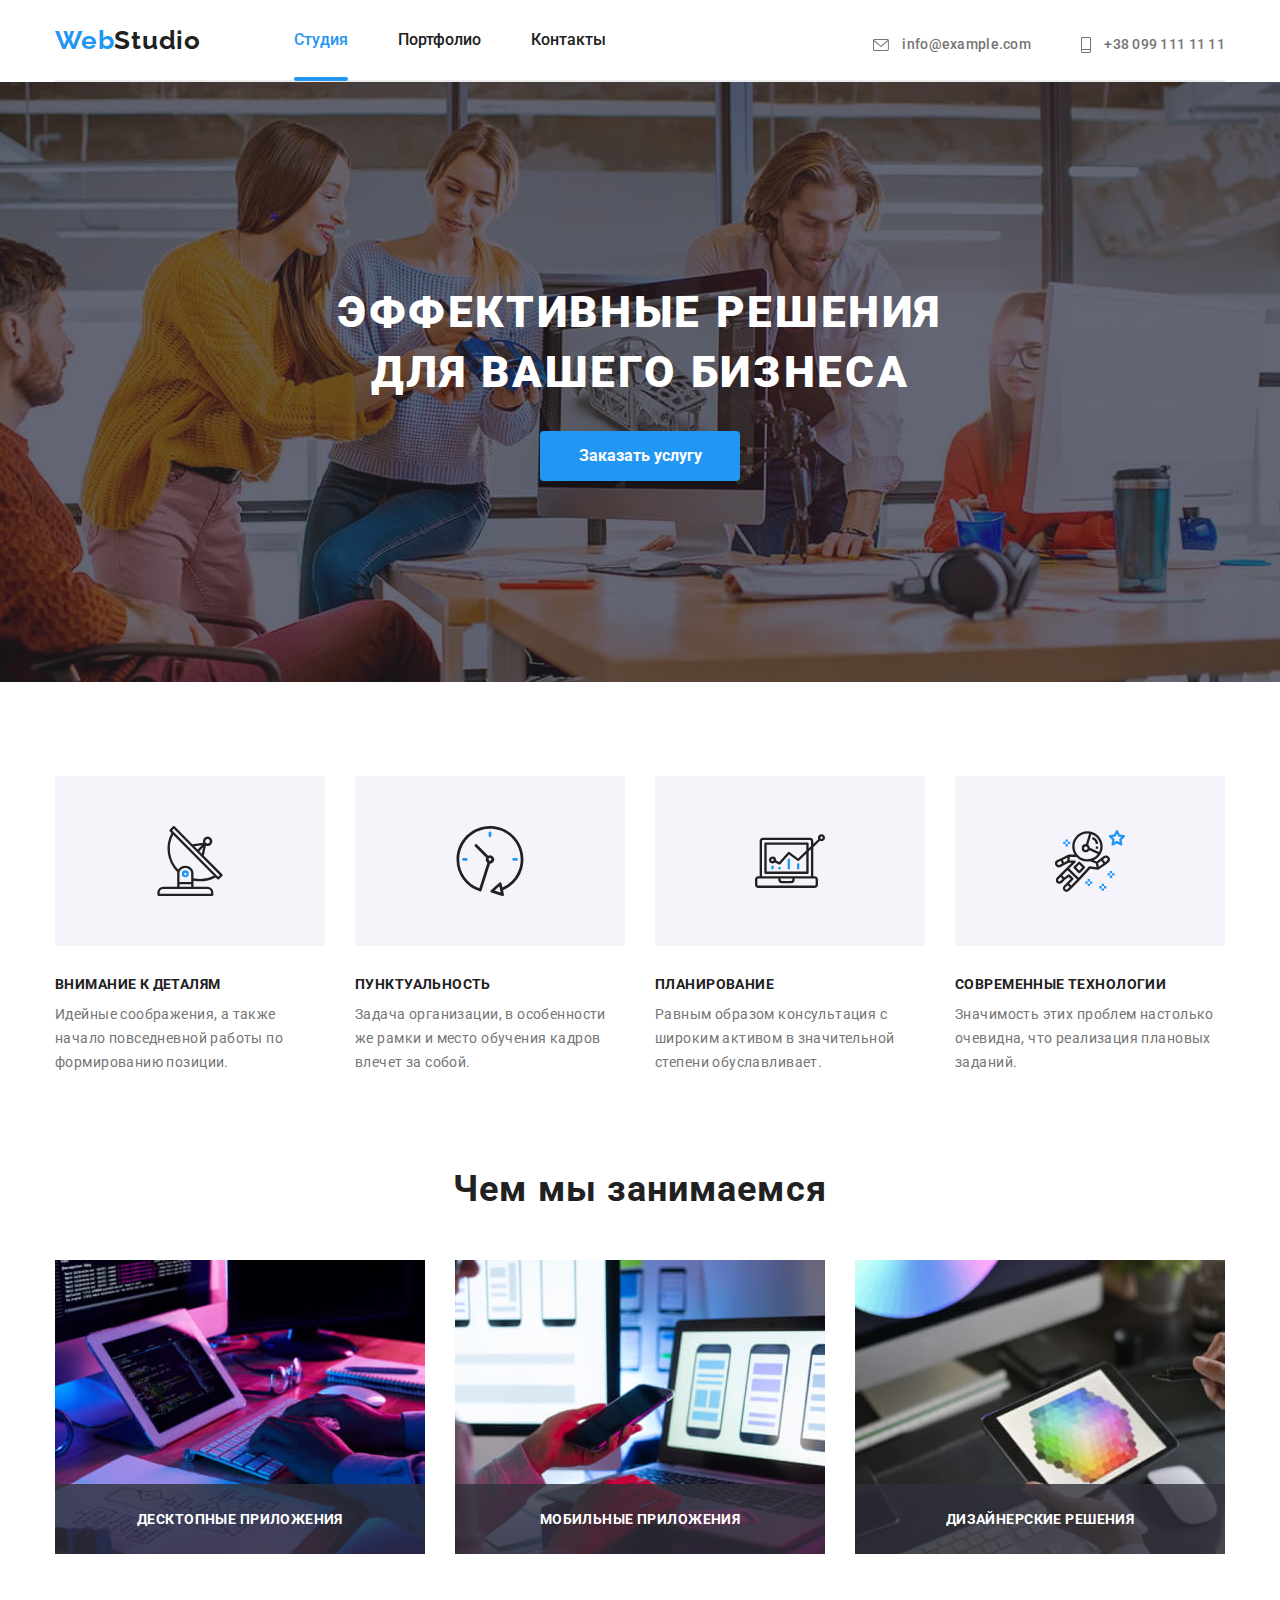
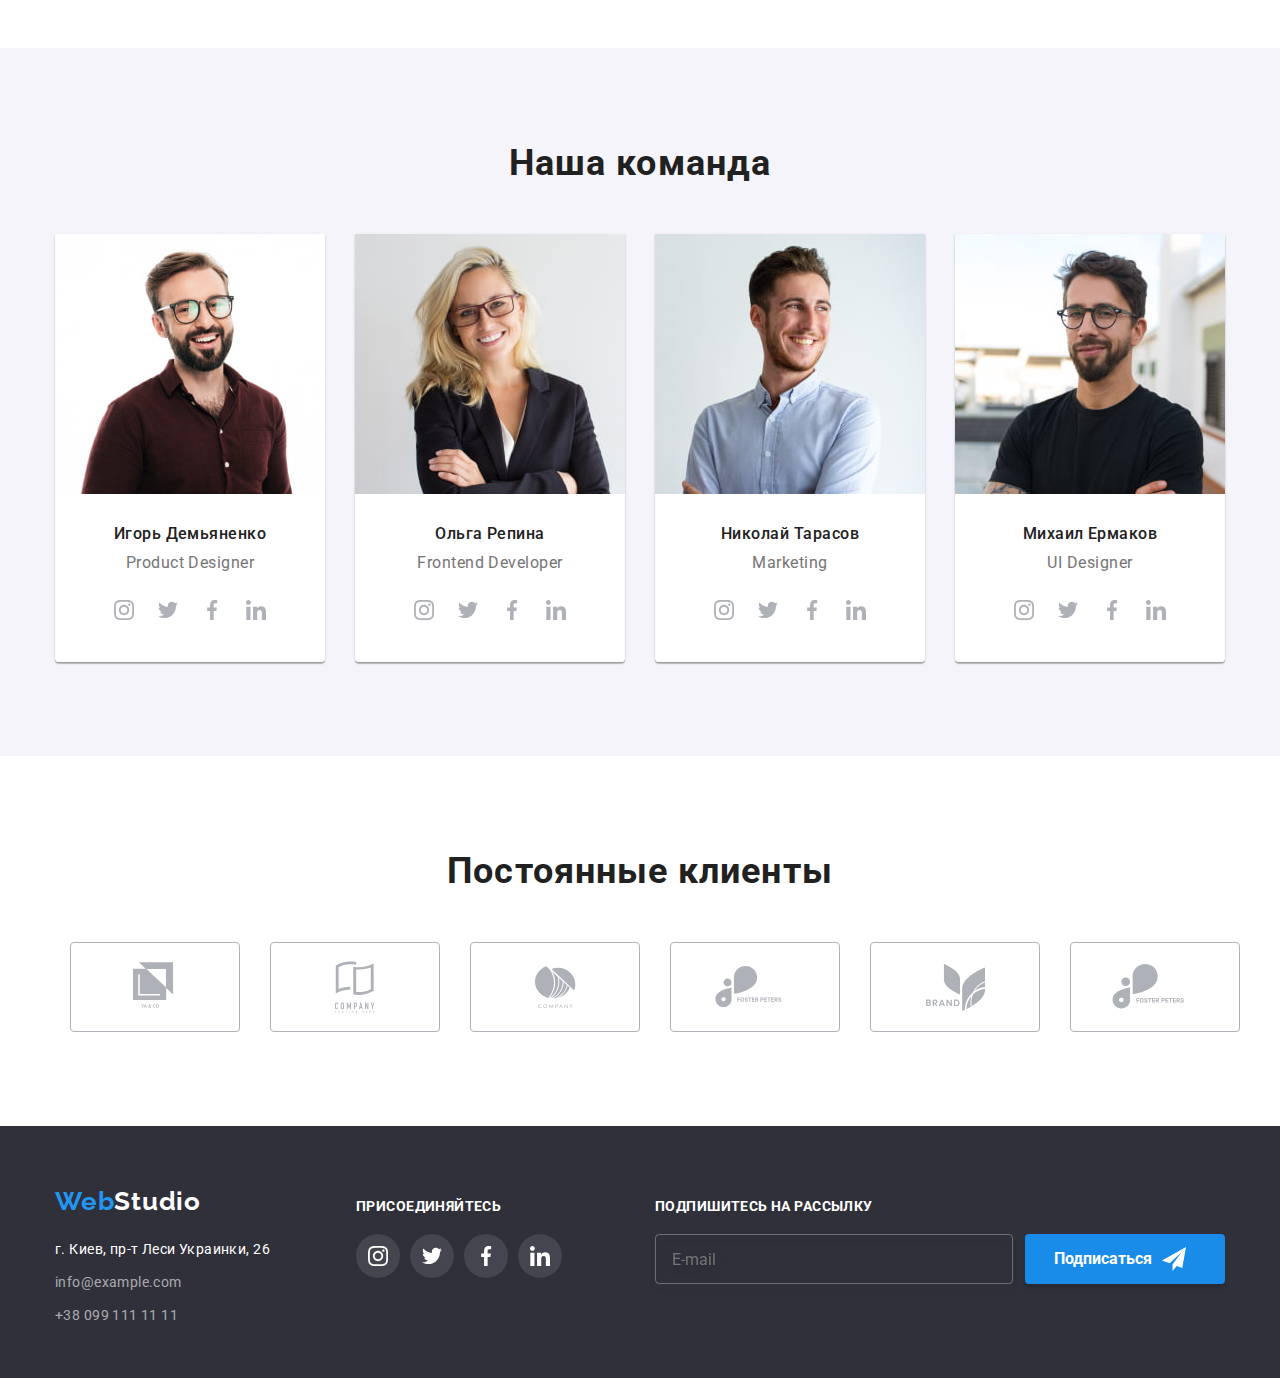
==== index.html @ bc4c1c08 "1" ====
<!DOCTYPE html>
<html lang="ru">
<head>
    <meta charset="UTF-8">
    <meta name="viewport" content="width=device-width, initial-scale=1.0">
    <title>WebStudio</title>
    <link href="https://fonts.googleapis.com/css2?family=Raleway:wght@600&display=swap" rel="stylesheet">
    <link href="https://fonts.googleapis.com/css2?family=Roboto:wght@400;700&display=swap" rel="stylesheet">
    <link rel="stylesheet" href="./css/styles.min.css">
    <link rel="stylesheet" href="./css/normalize.min.css">
</head>
<body>
    <div class="container">    
        <header class="flexbox">
            <nav class="nav flexbox">
                <a href="/" class="logo link">
                    <span class="logo-web">Web</span>Studio
                </a>
        
                <ul class="list"> 
                    <li class="item"> <a href="" class="link-nav link link-current">Студия</a></li>
                    <li class="item"> <a href="./portfolio.html" class="link-nav link">Портфолио</a></li>
                    <li class="item"> <a href="" class="link-nav link">Контакты</a></li>
                </ul>
            </nav>
        <ul class="list mail-tel">
            <li class="item">
                <a href="mailto:info@example.com" class="email link header">
                    <svg class="header-icon email" width="16px" height="12px">
                        <use href="./icons/symbol-defs.svg#icon-envelope"></use>
                    </svg>
                    info@example.com</a>
            </li>
            <li class="item">
                <a href="tel:+380991111111" class="link header">
                    <svg class="header-icon" width="10px" height="16px">
                        <use href="./icons/symbol-defs.svg#icon-smartphone"></use>
                    </svg>
                    +38 099 111 11 11</a>
            </li>
        </ul>
        </header>
        <hr>
    </div>
<main>
    <div class="container hero">
        <section class="hero">
            <h1 class="main-title">Эффективные решения <br> для вашего бизнеса</h1>
            <button type="button" data-modal-open>Заказать услугу</button>
        </section>
    </div>
    
    <section class="advantages">
            <div class="container">
                <ul class="list">
                    <li class="list advantages antenna">
                        <h3 class="main-title-3">Внимание к деталям</h3>
                        <p class="main-text-3">Идейные соображения, а также начало повседневной работы по формированию позиции.</p>
                    </li>
                    <li class="list advantages clock">
                        <h3 class="main-title-3">Пунктуальность</h3>
                        <p class="main-text-3">Задача организации, в особенности же рамки и место обучения кадров влечет за собой.</p>
                    </li>
                    <li class="list advantages diagram">
                        <h3 class="main-title-3">Планирование</h3>
                        <p class="main-text-3">Равным образом консультация с широким активом в значительной степени обуславливает.</p>
                    </li>
                    <li class="list advantages astronaut">
                        <h3 class="main-title-3">Современные технологии</h3>
                        <p class="main-text-3">Значимость этих проблем настолько очевидна, что реализация плановых заданий.</p>
                    </li>
                </ul>
            </div>
    </section>
    
<section class="services">
        <div class="container">
            <h2 class="main-title-2">Чем мы занимаемся</h2>
        <ul class="list services">
            <li class="foto-items">
                <div class="foto-thumb">
                    <img class="foto-services"
                src="./images/1.jpg" alt="Компьютер" width="370">
                <div class="name-foto">
                    <p class="foto-name">Десктопные приложения</p>
                </div>
                </div>                
            </li>
            <li class="foto-items">
                <div class="foto-thumb">
                    <img class="foto-services"
                    src="./images/2.jpg" alt="Смартфон" width="370">
                <div class="name-foto">
                    <p class="foto-name">Мобильные приложения</p>
                </div>
                </div>                
            </li>
            <li class="foto-items">
                <div class="foto-thumb">
                    <img class="foto-services"
                src="./images/3.jpg" alt="Спектор цветов на планшете" width="370">
                <div class="name-foto">
                    <p class="foto-name">Дизайнерские решения</p>
                </div>
                </div>                
            </li>            
        </ul>
        </div>
</section>
    
<section class="team">
        <div class="container">
            <h2 class="main-title-2">Наша команда</h2>
        <ul class="list">
            <li class="list-team">
                <img class="foto-team" src="./images/igor.jpg" alt="Игорь" width="270">
                <div class="team-text">
                    <p class="text-name">Игорь Демьяненко</p>
                    <p class="text-profession">Product Designer</p>
                    <ul class="social-nav-team">
                        <li class="social-item-team">
                            <a href="" class="social-link-team">
                                <svg class="social-icon-team" width="20px" height="20px">
                                    <use href="./icons/symbol-defs.svg#icon-instagram"></use>
                                </svg>
                            </a>             
                        </li>
                        <li class="social-link-team">
                            <a href="" class="social-link-team">
                                <svg class="social-icon-team" width="20px" height="20px">
                                    <use href="./icons/symbol-defs.svg#icon-twitter"></use>
                                </svg>
                            </a>             
                        </li>
                        <li class="social-link-team">
                            <a href="" class="social-link-team">
                                <svg class="social-icon-team" width="20px" height="20px">
                                    <use href="./icons/symbol-defs.svg#icon-facebook"></use>
                                </svg>
                            </a>             
                        </li>
                        <li class="social-link-team">
                            <a href="" class="social-link-team">
                                <svg class="social-icon-team" width="20px" height="20px">
                                    <use href="./icons/symbol-defs.svg#icon-linkedin"></use>
                                </svg>
                            </a>             
                        </li>
                    </ul>                
                </div>                
            </li>
            <li class="list-team">
                 <img class="foto-team" src="./images/olga.jpg" alt="Ольга" width="270">
                <div class="team-text">
                    <p class="text-name">Ольга Репина</p>
                    <p class="text-profession">Frontend Developer</p>
                    <ul class="social-nav-team">
                        <li class="social-item-team">
                            <a href="" class="social-link-team">
                                <svg class="social-icon-team" width="20px" height="20px">
                                    <use href="./icons/symbol-defs.svg#icon-instagram"></use>
                                </svg>
                            </a>             
                        </li>
                        <li class="social-link-team">
                            <a href="" class="social-link-team">
                                <svg class="social-icon-team" width="20px" height="20px">
                                    <use href="./icons/symbol-defs.svg#icon-twitter"></use>
                                </svg>
                            </a>             
                        </li>
                        <li class="social-link-team">
                            <a href="" class="social-link-team">
                                <svg class="social-icon-team" width="20px" height="20px">
                                    <use href="./icons/symbol-defs.svg#icon-facebook"></use>
                                </svg>
                            </a>             
                        </li>
                        <li class="social-link-team">
                            <a href="" class="social-link-team">
                                <svg class="social-icon-team" width="20px" height="20px">
                                    <use href="./icons/symbol-defs.svg#icon-linkedin"></use>
                                </svg>
                            </a>             
                        </li>
                    </ul>                        
                </div> 
            </li>
            <li class="list-team">
                <img class="foto-team" src="./images/nik.jpg" alt="Николай" width="270">
                <div class="team-text">
                    <p class="text-name">Николай Тарасов</p>
                    <p class="text-profession">Marketing</p>
                    <ul class="social-nav-team">
                        <li class="social-item-team">
                            <a href="" class="social-link-team">
                                <svg class="social-icon-team" width="20px" height="20px">
                                    <use href="./icons/symbol-defs.svg#icon-instagram"></use>
                                </svg>
                            </a>             
                        </li>
                        <li class="social-link-team">
                            <a href="" class="social-link-team">
                                <svg class="social-icon-team" width="20px" height="20px">
                                    <use href="./icons/symbol-defs.svg#icon-twitter"></use>
                                </svg>
                            </a>             
                        </li>
                        <li class="social-link-team">
                            <a href="" class="social-link-team">
                                <svg class="social-icon-team" width="20px" height="20px">
                                    <use href="./icons/symbol-defs.svg#icon-facebook"></use>
                                </svg>
                            </a>             
                        </li>
                        <li class="social-link-team">
                            <a href="" class="social-link-team">
                                <svg class="social-icon-team" width="20px" height="20px">
                                    <use href="./icons/symbol-defs.svg#icon-linkedin"></use>
                                </svg>
                            </a>             
                        </li>
                    </ul>                       
                </div>
            </li>
            <li class="list-team">
                <img class="foto-team" src="./images/mihail.jpg" alt="Михаил" width="270">
                <div class="team-text">
                    <p class="text-name">Михаил Ермаков</p>
                    <p class="text-profession">UI Designer</p>
                    <ul class="social-nav-team">
                        <li class="social-item-team">
                            <a href="" class="social-link-team">
                                <svg class="social-icon-team" width="20px" height="20px">
                                    <use href="./icons/symbol-defs.svg#icon-instagram"></use>
                                </svg>
                            </a>             
                        </li>
                        <li class="social-link-team">
                            <a href="" class="social-link-team">
                                <svg class="social-icon-team" width="20px" height="20px">
                                    <use href="./icons/symbol-defs.svg#icon-twitter"></use>
                                </svg>
                            </a>             
                        </li>
                        <li class="social-link-team">
                            <a href="" class="social-link-team">
                                <svg class="social-icon-team" width="20px" height="20px">
                                    <use href="./icons/symbol-defs.svg#icon-facebook"></use>
                                </svg>
                            </a>             
                        </li>
                        <li class="social-link-team">
                            <a href="" class="social-link-team">
                                <svg class="social-icon-team" width="20px" height="20px">
                                    <use href="./icons/symbol-defs.svg#icon-linkedin"></use>
                                </svg>
                            </a>             
                        </li>
                    </ul>                           
                </div>         
            </li>
        </ul>
        </div>
</section>

<section class="clients">
    <div class="container">
        <h2 class="clients-title">Постоянные клиенты</h2>
        <ul class="list-clients">
            <li class="clients-box">
                <a href="" class="logo-clients">
                    <svg class="clients-logo" width="44.27px" height="49.23px">
                        <use href="./icons/symbol-defs.svg#icon-logo-1"></use>
                    </svg>
                </a>
            </li>
            <li class="clients-box">
                <a href="" class="logo-clients">
                    <svg class="clients-logo" width="40px" height="52px">
                        <use href="./icons/symbol-defs.svg#icon-logo-2"></use>
                    </svg>
                </a>
            </li>
            <li class="clients-box">
                <a href="" class="logo-clients">
                    <svg class="clients-logo" width="41px" height="42.6px">
                        <use href="./icons/symbol-defs.svg#icon-logo-3"></use>
                    </svg>
                </a>
            </li>
            <li class="clients-box">
                <a href="" class="logo-clients">
                    <svg class="clients-logo" width="79.66px" height="42.02px">
                        <use href="./icons/symbol-defs.svg#icon-logo-4"></use>
                    </svg>
                </a>
            </li>
            <li class="clients-box">
                <a href="" class="logo-clients">
                    <svg class="clients-logo" width="59px" height="47px">
                        <use href="./icons/symbol-defs.svg#icon-logo-5"></use>
                    </svg>
                </a>
            </li>
            <li class="clients-box">
                <a href="" class="logo-clients">
                    <svg class="clients-logo" width="88.48px" height="45.44px">
                        <use href="./icons/symbol-defs.svg#icon-logo-4"></use>
                    </svg>
                </a>
            </li>
        </ul>

    </div>
</section>
    
</main>
<footer class="page-footer">
    <div class="container footer-page">
        <div class="footer-address">
            <a href="/" class="logo link footer">
                <span class="logo-web">Web</span><span class="logo-footer">Studio</span>
            </a>
            <address class="post">
                г. Киев, пр-т Леси Украинки, 26
            </address>
        
            <address class="mail-tel footer">
                <a href="mailto:info@example.com" class="email link footer">info@example.com</a><br>
                <a href="tel:+380991111111" class="link footer">+38 099 111 11 11</a>
            </address>
        </div>
    
    <div class="social-footer">
        <h3 class="social-title">присоединяйтесь</h3>
        <ul class="social-nav-footer">
            <li class="social-item">
                <a href="" class="social-link">
                    <svg class="footer-icon" width="20px" height="20px">
                        <use href="./icons/symbol-defs.svg#icon-instagram"></use>
                    </svg>
                </a>             
            </li>
            <li class="social-item">
                <a href="" class="social-link">
                    <svg class="footer-icon" width="20px" height="20px">
                        <use href="./icons/symbol-defs.svg#icon-twitter"></use>
                    </svg>
                </a>             
            </li>
            <li class="social-item">
                <a href="" class="social-link">
                    <svg class="footer-icon" width="20px" height="20px">
                        <use href="./icons/symbol-defs.svg#icon-facebook"></use>
                    </svg>
                </a>             
            </li>
            <li class="social-item">
                <a href="" class="social-link">
                    <svg class="footer-icon" width="20px" height="20px">
                        <use href="./icons/symbol-defs.svg#icon-linkedin"></use>
                    </svg>
                </a>             
            </li>
        </ul>
    </div>
    <div class="form-email">
        <h3 class="title-form-email">Подпишитесь на рассылку</h3>
        <div class="email-form">
        <input type="email" name="user-name" id="email-footer" class="form-field-email" placeholder="E-mail" />
        <button type="submit" class="email-button">Подписаться
            <svg class="icon-send" width="24px" height="24px">
                <use href="./icons/symbol-defs.svg#icon-icon-send"></use>
            </svg>
        </button>
        </div>
    </div>
</div>
</footer>
<div class="backdrop is-hidden" data-modal>
    <div class="modal">
        <button class="button-close" data-modal-close>
            <svg class="close-icon">
                <use href="./icons/symbol-defs.svg#icon-Vector"></use>
            </svg> 
        </button>
        <h3 class="form-title">Оставьте свои данные, мы вам перезвоним</h3>
        <form action="/server/" id="contact-form" class="form-contact">
            <div class="form-field">
            <label for="name" class="form-label">Имя</label>            
            <input type="text" name="user-name" id="name" class="form-field-input" />
            <svg class="form-icon" width="12px" height="12px">
                <use href="./icons/symbol-defs.svg#icon-name"></use>
            </svg>               
            </div>
            <div class="form-field">
                <label for="tel" class="form-label">Телефон</label>            
                <input type="tel" name="user-tel" id="tel" class="form-field-input" />
                <svg class="form-icon" width="13px" height="13px">
                    <use href="./icons/symbol-defs.svg#icon-phone"></use>
                </svg>               
            </div>
            <div class="form-field">
                <label for="email" class="form-label">Почта</label>            
                <input type="email" name="user-name" id="email" class="form-field-input" />
                <svg class="form-icon" width="15px" height="12px">
                    <use href="./icons/symbol-defs.svg#icon-email"></use>
                </svg>               
            </div>
            <div class="form-field">
                <label for="user-message" class="form-label">Комментарий
                    <textarea name="user-message" class="form-field-input text-comments" id="user-message" placeholder="Введите текст" rows="6"></textarea>
                </label>               
            </div>
            <label for="checkbox" class="checkbox-label">
                <input type="checkbox" name="checkbox-message" class="checkbox visually-hidden" id="checkbox">
                <span class="box-chexbox"></span><span class="text-chexbox">Соглашаюсь с рассылкой и принимаю <a href="" class="text-chexbox-link">Условия договора</a></span>
            </label>
            <button class="button button-submit">Отправить</button>           
            
        </form>     
    </div>
    
</div>
<script src="./js/modal.js"></script>
</body>
</html>
---- css/styles.min.css ----
html{box-sizing:border-box}*,*::before,*::after{box-sizing:inherit}body{margin:0px;font-family:'Roboto', sans-serif;font-style:normal;color:#212121;font-weight:500}li{list-style-type:none}button{font-weight:bold;font-size:16px;line-height:30px;text-decoration:none;text-align:center;color:#fff;background-color:#2196F3;border-radius:4px;border:none;box-shadow:0px 4px 4px rgba(0,0,0,0.15);padding:10px 32px;min-width:200px;height:50px}a{text-decoration:none;color:#212121}.container{width:1200px;padding-right:15px;padding-left:15px;margin-right:auto;margin-left:auto}.flexbox{display:flex;align-items:center;height:80px}hr{border:1px solid #ECECEC;margin-top:0;margin-bottom:0}.nav.flexbox{display:flex}.list{display:flex;padding:0;margin:0}.logo{font-family:'Raleway', sans-serif;margin-right:93px}.logo.link{font-style:normal;font-weight:bold;font-size:26px;line-height:31px;letter-spacing:0.03em}.logo-web{color:#2196F3;font-style:normal;font-weight:bold;font-size:26px;line-height:31px;letter-spacing:0.03em}.logo-footer{color:#fff}.logo.link.footer{display:block;margin-right:0px}.list.mail-tel{margin-left:auto}.list .item:not(:last-child){margin-right:50px}.list .filter{align-items:center}.list .portfolio{flex-wrap:wrap}.link-nav:hover,.link-nav:focus,.link-nav:active{color:#2196F3}.link-nav:hover::after,.link-nav:focus::after,.link-nav:active::after{opacity:1}.link-current.link.link-nav::after{opacity:1;color:#2196F3;text-decoration:none;display:inline-block}.link-current.link.link-nav{color:#2196F3;text-decoration:none;display:inline-block}.link-nav::after{content:"";position:absolute;left:0;bottom:0;opacity:0;display:block;width:100%;height:4px;background-color:#2196F3;border-radius:2px;transition:250ms cubic-bezier(0.4, 0, 0.2, 1)}.link-nav.link,.link.header{position:relative;display:block;padding-top:32px;padding-bottom:32px;transition:color 250ms cubic-bezier(0.4, 0, 0.2, 1)}.link.header{font-family:Roboto;font-style:normal;font-weight:500;font-size:14px;line-height:16px;letter-spacing:0.02em;color:#757575;transition:color 250ms cubic-bezier(0.4, 0, 0.2, 1)}.link.header:hover,.link.header:focus{color:#2196F3;fill:#2196F3}.header-icon{fill:currentColor;vertical-align:middle;margin-right:10px;transition:color 250ms cubic-bezier(0.4, 0, 0.2, 1)}.header-icon:hover,.header-icon:focus{fill:#2196F3}.header-icon.email{width:16px;height:12px}.button-submit{display:block;position:absolute;top:491px;left:calc((100% - 200px) / 2);width:200px;height:50px;font-family:Roboto;font-style:normal;font-weight:bold;font-size:16px;line-height:30px}.email-button{display:flex;align-items:center;margin:0;padding-right:28px;padding-left:29px;font-style:normal;font-weight:bold;font-size:16px;line-height:30px;width:200px;height:50px;background:#188CE8;color:#fff;box-shadow:0px 4px 4px rgba(0,0,0,0.15);border-radius:4px}.button-close{position:absolute;display:flex;justify-content:center;align-items:center;top:8px;right:8px;height:30px;min-width:30px;border-radius:50%;background:#fff;border:1px solid rgba(0,0,0,0.1);padding:10px;box-shadow:none}.close-icon{fill:#212121;width:11px;height:11px}.main-title{margin-top:0;margin-bottom:30;font-weight:900;font-size:44px;line-height:60px;letter-spacing:0.06em;text-transform:uppercase;color:#fff}.container.hero{text-align:center;width:100%;height:600px;margin-bottom:94px;padding-top:200px;padding-bottom:200px;background-image:linear-gradient(rgba(47,48,58,0.4), rgba(47,48,58,0.4)),url(../images/banner.jpg);background-position:center;background-size:cover;background-repeat:no-repeat;background-color:#2F303A}.social-nav-team{display:flex;justify-content:center;padding-left:0;margin-top:16px}.social-icon-team{display:flex;justify-content:center;align-items:center}.social-icon-team:not(:last-child){margin-right:10px}.social-link-team{display:flex;border-radius:50%;width:44px;height:44px;justify-content:center;align-items:center;transition:background-color 250ms cubic-bezier(0.4, 0, 0.2, 1)}.social-link-team:hover .social-icon-team,.social-link-team:focus .social-icon-team{fill:#fff}.social-link-team:hover,.social-link-team:focus{background:#2196F3}.social-icon-team{fill:#AFB1B8}.social-item{display:flex;justify-content:center;align-items:center}.social-item:not(:last-child){margin-right:10px}.social-link{display:flex;border-radius:50%;width:44px;height:44px;justify-content:center;align-items:center;background:rgba(255,255,255,0.1);transition:background-color 250ms cubic-bezier(0.4, 0, 0.2, 1)}.social-link:hover{background:#2196F3}.footer-icon{fill:#fff}.list.advantages{display:inline-block;width:270px;margin-bottom:94px}.list.advantages:not(:last-child){margin-right:30px}.list.advantages::before{content:"";width:100%;height:170px;background-color:#F5F4FA;border-radius:4px;background-repeat:no-repeat;background-position:center;display:block;margin-bottom:30px;background-size:70px}.list.advantages.antenna::before{background-image:url(../icons/antenna.svg)}.list.advantages.clock::before{background-image:url(../icons/clock.svg)}.list.advantages.diagram::before{background-image:url(../icons/diagram.svg)}.list.advantages.astronaut::before{background-image:url(../icons/astronaut.svg)}.main-title-3{font-weight:bold;font-size:14px;line-height:16px;letter-spacing:0.03em;text-transform:uppercase;margin-top:0;margin-block-end:10px}.main-text-3{font-weight:normal;font-size:14px;line-height:24px;letter-spacing:0.03em;color:#757575;margin-top:0;margin-bottom:0}.services{margin-bottom:94px}.foto-services{display:block}.foto-items:not(:last-child){margin-right:30px}.foto-thumb{position:relative;overflow:hidden}.name-foto{position:absolute;bottom:0;width:100%;height:70px;background:rgba(47,48,58,0.8)}.foto-name{font-style:normal;font-weight:bold;font-size:14px;line-height:16px;text-align:center;letter-spacing:0.03em;text-transform:uppercase;color:#fff;margin:0;padding-top:27px;padding-bottom:27px}.main-title-2{font-weight:bold;font-size:36px;line-height:42px;text-align:center;letter-spacing:0.03em;margin-top:0;margin-bottom:50px}.team{background-color:#F5F4FA;padding-top:94px;padding-bottom:94px}.list-team{display:inline-block;border-bottom-right-radius:4px;border-bottom-left-radius:4px;box-shadow:0px 1px 3px rgba(0,0,0,0.12),0px 1px 1px rgba(0,0,0,0.14),0px 2px 1px rgba(0,0,0,0.2)}.list-team:not(:last-child){margin-right:30px}.foto-team{display:block}.text-name{font-weight:500;font-size:16px;line-height:19px;text-align:center;letter-spacing:0.03em;margin-top:0;margin-bottom:10px}.team-text{height:168px;padding-top:30px;padding-bottom:30px;background-color:#fff;border-style:none;border-radius:0px 0px 4px 4px}.text-profession{font-weight:normal;font-size:16px;line-height:19px;text-align:center;letter-spacing:0.03em;color:#757575;margin-top:0;margin-bottom:0}.clients{padding-top:94px;padding-bottom:94px}.clients-title{font-style:normal;font-weight:bold;font-size:36px;line-height:42px;text-align:center;letter-spacing:0.03em;margin-bottom:50px;margin-right:0;margin-left:0;margin-top:0}.logo-clients{width:170px;height:90px;border:1px solid #AFB1B8;border-radius:4px;display:flex;justify-content:center;align-items:center;fill:#AFB1B8;transition:border 250ms cubic-bezier(0.4, 0, 0.2, 1);transition:fill 250ms cubic-bezier(0.4, 0, 0.2, 1)}.logo-clients:hover{border:1px solid #2196F3;fill:#2196F3}.clients-box{flex-basis:calc((100% - 30px * 5) / 6)}.clients-box:not(:last-child){margin-right:30px}.list-clients{margin:0;display:flex;width:1200px;padding-right:15px;padding-left:15px}.post{font-weight:normal;font-size:14px;line-height:24px;letter-spacing:0.03em;color:#fff;font-style:normal;margin-top:20px}.mail-tel.footer{font-weight:normal;display:flex;margin-top:9px;font-size:14px;line-height:24px;letter-spacing:0.03em;color:rgba(255,255,255,0.6);flex-wrap:wrap;width:231px}.mail-tel{font-weight:normal;margin-top:9px;font-size:14px;line-height:24px;letter-spacing:0.03em;color:rgba(255,255,255,0.6)}.link{text-decoration:none;color:#212121;font-style:normal}.footer-page{display:flex}.link.footer{color:rgba(255,255,255,0.6)}.link.footer:not(:last-child){margin-bottom:9px}.footer-address{margin-right:70px;padding-top:60px}.social-nav-footer{display:flex;justify-content:center;padding-left:0;margin:0}.page-footer{background-color:#2F303A;height:252px;width:100%;margin-right:auto;margin-left:auto}.social-footer{display:block;padding-top:72px;padding-bottom:100px;margin-right:93px}.social-title{font-style:normal;font-weight:bold;font-size:14px;line-height:16px;letter-spacing:0.03em;text-transform:uppercase;color:#fff;margin-bottom:20px;margin-top:0}.filter{margin-top:94px;margin-bottom:50px}.list.filter{display:flex;justify-content:center}.portfolio-filter>a{display:inline-block;padding-top:6px;padding-bottom:6px;padding-right:22px;padding-left:22px;font-weight:500;font-size:16px;line-height:26px;text-align:center;letter-spacing:0.03em;height:38px;border-radius:4px;padding:6px 22px;background-color:#F5F4FA;transition:color 250ms cubic-bezier(0.4, 0, 0.2, 1)}.portfolio-filter:not(:last-child){margin-right:8px}.portfolio-filter>a:hover,.portfolio-filter>a:focus,.portfolio-filter>a:active{background-color:#2196F3;color:#fff;box-shadow:0px 4px 4px rgba(0,0,0,0.25)}.portfolio{margin-bottom:94px}.list.portfolio{display:flex;flex-wrap:wrap;margin-bottom:-30px;margin-right:-30px}.title-portfolio{margin:0;font-size:none}.portfolio-list{display:inline-block;width:370px;border:1px solid #EEEEEE;margin-bottom:30px;margin-right:30px;flex-basis:calc((100% - 3 * 30px) / 3);transition:box-shadow 250ms cubic-bezier(0.4, 0, 0.2, 1)}.portfolio-list:hover,.portfolio-list:focus,.portfolio-list:active{box-shadow:0px 1px 1px rgba(0,0,0,0.12),0px 4px 4px rgba(0,0,0,0.06),1px 4px 6px rgba(0,0,0,0.16)}.text-portfolio{margin:0;font-style:normal;font-weight:normal;font-size:18px;line-height:28px;color:#fff}.text-pf{padding:63px 24px;position:absolute;top:0;left:0;display:flex;align-items:center;width:100%;height:100%;background-color:rgba(33,150,243,0.9);transform:translateY(100%);transition:transform 250ms cubic-bezier(0.4, 0, 0.2, 1);opacity:0}.foto-thumb:hover .text-pf{transform:translateY(0);opacity:1}.portfolio-list:nth-child(3n){margin-right:0}.p-txt{padding:20px 24px}.portfolio-name{font-weight:bold;font-size:18px;line-height:36px;letter-spacing:0.06em;margin-top:0;margin-bottom:0}.portfolio-text{font-weight:normal;font-size:16px;line-height:30px;letter-spacing:0.03em;color:#757575;margin-top:0;margin-bottom:0px}.form-email{display:block;padding-top:72px;padding-bottom:94px;width:570px}.title-form-email{font-style:normal;font-weight:bold;font-size:14px;line-height:16px;letter-spacing:0.03em;text-transform:uppercase;color:#fff;margin-top:0;margin-bottom:20px}.form-field-email{display:inline-block;background-color:transparent;width:358px;height:50px;border:1px solid rgba(255,255,255,0.3);box-sizing:border-box;filter:drop-shadow(0px 4px 4px rgba(0,0,0,0.15));border-radius:4px;padding-left:16px;margin-right:12px;color:rgba(255,255,255,0.6)}.email-form{display:flex}.form-title{font-style:normal;font-weight:bold;font-size:20px;line-height:23px;text-align:center;letter-spacing:0.03em;padding-top:40px;padding-left:40px;padding-right:40px;margin-top:0;margin-right:0;margin-left:0;margin-bottom:12px}.form-field{position:relative}.form-field:not(:last-child){margin-bottom:10px}.form-field-input{position:relative;display:block;width:100%;height:40px;border:1px solid rgba(33,33,33,0.2);border-radius:4px;padding-left:42px;margin-top:4px}.form-field-input:focus{outline-style:#2196F3;border-color:#2196F3}.icon-send{margin-left:10px;position:relative}.form-icon{position:absolute;top:50%;transition:fill 250ms cubic-bezier(0.4, 0, 0.2, 1);transform:translateY(40%);display:inline-block;left:22px;fill:#212121}.form-field-input:focus ~ .form-icon{fill:#2196F3}.form-label{font-style:normal;font-weight:normal;font-size:12px;line-height:14px;letter-spacing:0.01em;color:#757575;display:block}textarea.form-field-input{height:120px;resize:none}.form-contact{padding-right:40px;padding-left:40px;width:100%}.text-comments{padding:12px 16px}.backdrop{position:fixed;top:0;left:0;width:100%;height:100%;background:rgba(0,0,0,0.2)}.backdrop.is-hidden{opacity:0;pointer-events:none;visibility:hidden}.modal{position:absolute;top:50%;left:50%;min-width:528px;min-height:581px;background:#fff;box-shadow:0px 1px 3px rgba(0,0,0,0.12),0px 1px 1px rgba(0,0,0,0.14),0px 2px 1px rgba(0,0,0,0.2);border-radius:4px;transform:translate(-50%, -50%)}.box-chexbox{display:inline-block;width:16px;height:15px;margin-right:7px;margin-left:14px;border:2px solid #212121;border-radius:4px;margin:0 8px 0 0}.checkbox:checked+.box-chexbox{border-color:#2196F3;background-color:#2196F3;background-image:url(../icons/galka.svg);background-origin:border-box;background-repeat:no-repeat;background-position:50%;transition:background-image 250ms cubic-bezier(0.4, 0, 0.2, 1)}.text-chexbox{font-style:normal;font-weight:normal;font-size:14px;line-height:24px;letter-spacing:0.03em;color:#757575}.text-chexbox-link{font-style:normal;font-weight:normal;font-size:14px;line-height:24px;letter-spacing:0.03em;color:#2196F3;text-decoration:underline}.visually-hidden{position:absolute !important;clip:rect(1px 1px 1px 1px);clip:rect(1px, 1px, 1px, 1px);padding:0 !important;border:0 !important;height:1px !important;width:1px !important;overflow:hidden}.checkbox-label{display:flex;margin-bottom:30px;margin-top:20px;align-items:center;justify-content:center}
/*# sourceMappingURL=styles.min.css.map */
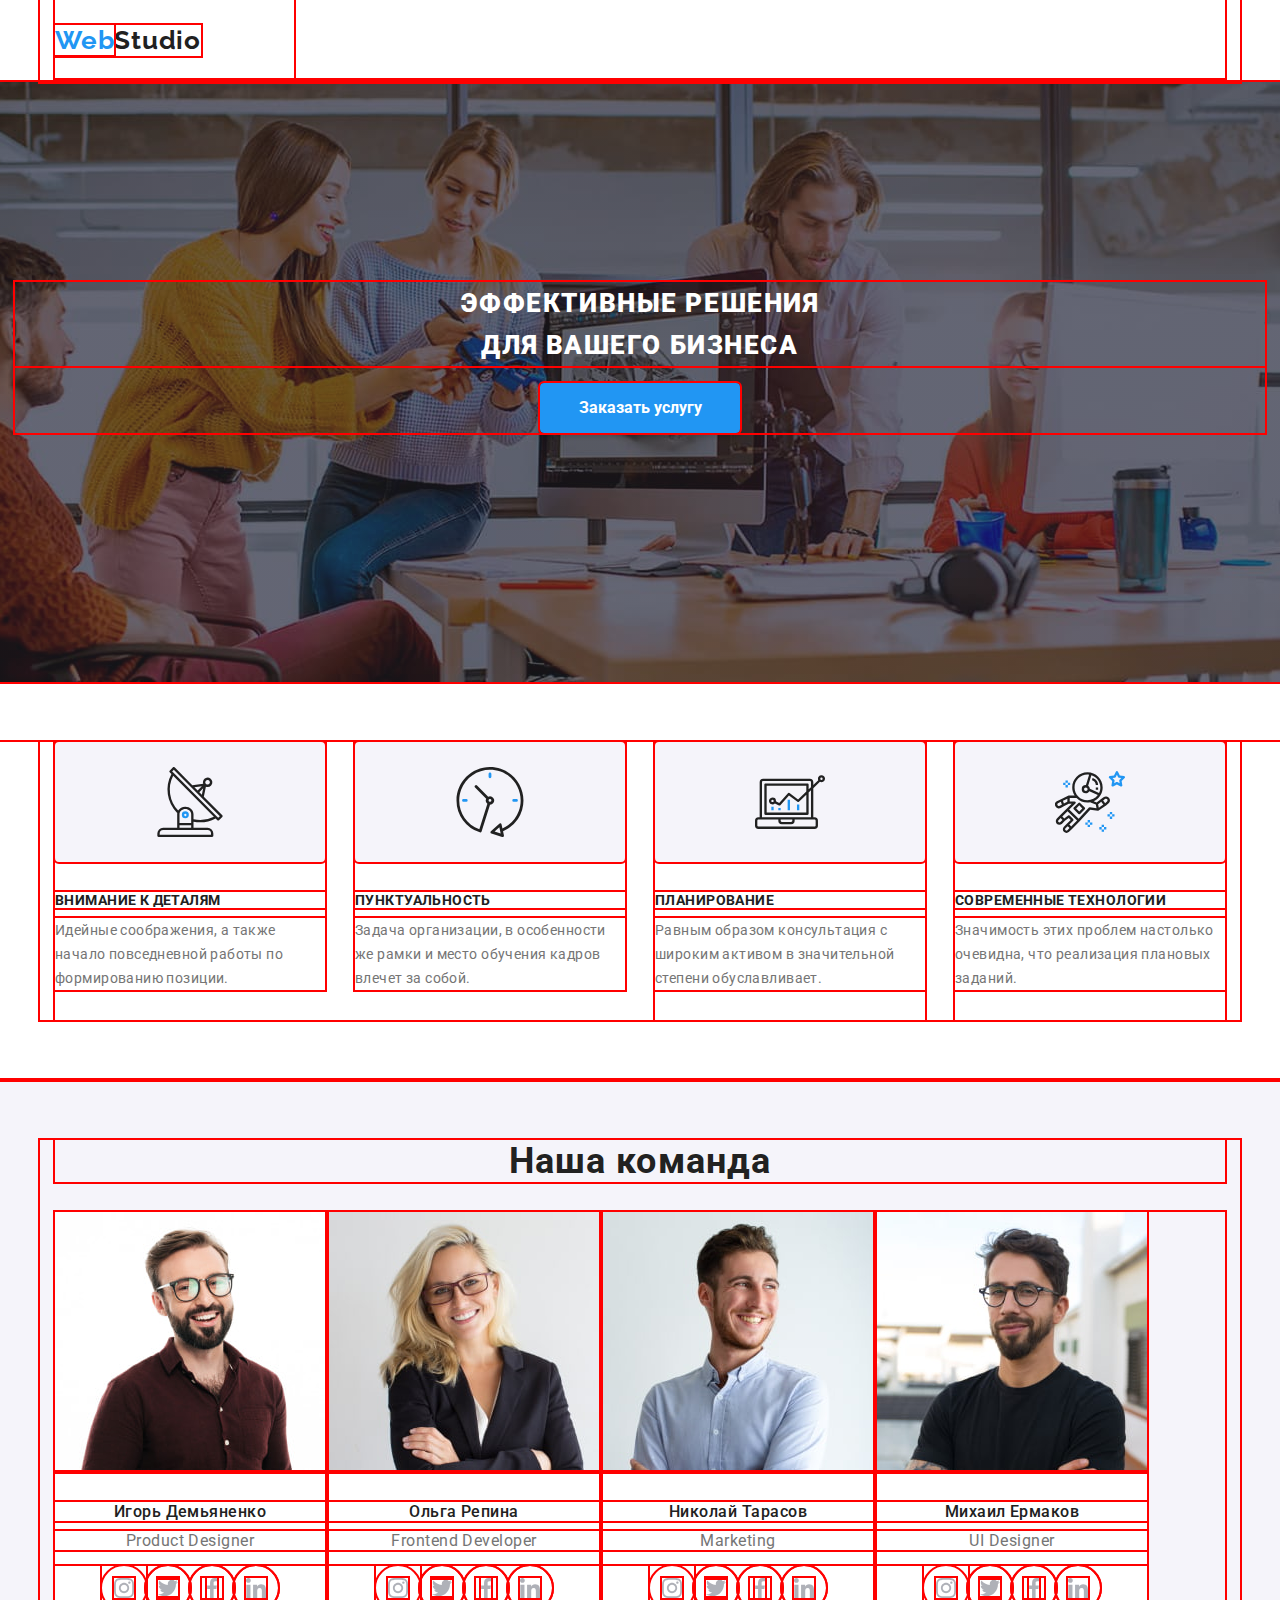
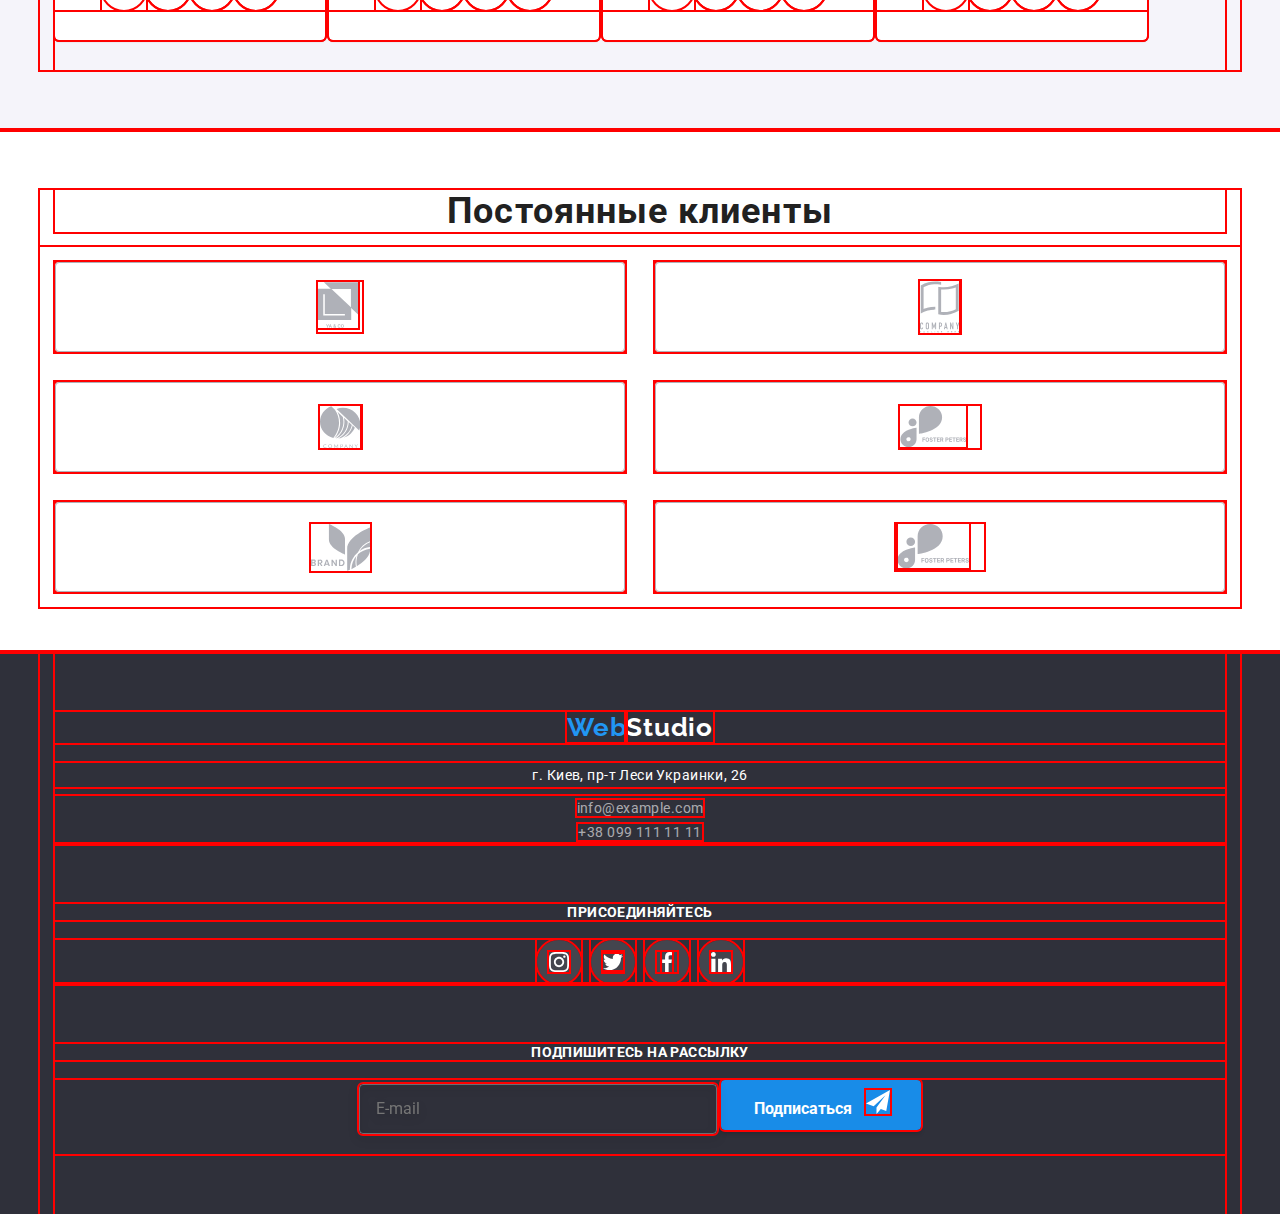
==== commit 5d5fd05d: "mobile" ====
--- a/index.html
+++ b/index.html
@@ -17,7 +17,7 @@
                     <span class="logo-web">Web</span>Studio
                 </a>
         
-                <ul class="list"> 
+                <ul class="list list-nav"> 
                     <li class="item"> <a href="" class="link-nav link link-current">Студия</a></li>
                     <li class="item"> <a href="./portfolio.html" class="link-nav link">Портфолио</a></li>
                     <li class="item"> <a href="" class="link-nav link">Контакты</a></li>
@@ -50,9 +50,9 @@
         </section>
     </div>
     
-    <section class="advantages">
+    <section class="advantages-section">
             <div class="container">
-                <ul class="list">
+                <ul class="list list-advantages">
                     <li class="list advantages antenna">
                         <h3 class="main-title-3">Внимание к деталям</h3>
                         <p class="main-text-3">Идейные соображения, а также начало повседневной работы по формированию позиции.</p>
--- a/css/styles.min.css
+++ b/css/styles.min.css
@@ -1,2 +1,2 @@
-html{box-sizing:border-box}*,*::before,*::after{box-sizing:inherit}body{margin:0px;font-family:'Roboto', sans-serif;font-style:normal;color:#212121;font-weight:500}li{list-style-type:none}button{font-weight:bold;font-size:16px;line-height:30px;text-decoration:none;text-align:center;color:#fff;background-color:#2196F3;border-radius:4px;border:none;box-shadow:0px 4px 4px rgba(0,0,0,0.15);padding:10px 32px;min-width:200px;height:50px}a{text-decoration:none;color:#212121}.container{width:1200px;padding-right:15px;padding-left:15px;margin-right:auto;margin-left:auto}.flexbox{display:flex;align-items:center;height:80px}hr{border:1px solid #ECECEC;margin-top:0;margin-bottom:0}.nav.flexbox{display:flex}.list{display:flex;padding:0;margin:0}.logo{font-family:'Raleway', sans-serif;margin-right:93px}.logo.link{font-style:normal;font-weight:bold;font-size:26px;line-height:31px;letter-spacing:0.03em}.logo-web{color:#2196F3;font-style:normal;font-weight:bold;font-size:26px;line-height:31px;letter-spacing:0.03em}.logo-footer{color:#fff}.logo.link.footer{display:block;margin-right:0px}.list.mail-tel{margin-left:auto}.list .item:not(:last-child){margin-right:50px}.list .filter{align-items:center}.list .portfolio{flex-wrap:wrap}.link-nav:hover,.link-nav:focus,.link-nav:active{color:#2196F3}.link-nav:hover::after,.link-nav:focus::after,.link-nav:active::after{opacity:1}.link-current.link.link-nav::after{opacity:1;color:#2196F3;text-decoration:none;display:inline-block}.link-current.link.link-nav{color:#2196F3;text-decoration:none;display:inline-block}.link-nav::after{content:"";position:absolute;left:0;bottom:0;opacity:0;display:block;width:100%;height:4px;background-color:#2196F3;border-radius:2px;transition:250ms cubic-bezier(0.4, 0, 0.2, 1)}.link-nav.link,.link.header{position:relative;display:block;padding-top:32px;padding-bottom:32px;transition:color 250ms cubic-bezier(0.4, 0, 0.2, 1)}.link.header{font-family:Roboto;font-style:normal;font-weight:500;font-size:14px;line-height:16px;letter-spacing:0.02em;color:#757575;transition:color 250ms cubic-bezier(0.4, 0, 0.2, 1)}.link.header:hover,.link.header:focus{color:#2196F3;fill:#2196F3}.header-icon{fill:currentColor;vertical-align:middle;margin-right:10px;transition:color 250ms cubic-bezier(0.4, 0, 0.2, 1)}.header-icon:hover,.header-icon:focus{fill:#2196F3}.header-icon.email{width:16px;height:12px}.button-submit{display:block;position:absolute;top:491px;left:calc((100% - 200px) / 2);width:200px;height:50px;font-family:Roboto;font-style:normal;font-weight:bold;font-size:16px;line-height:30px}.email-button{display:flex;align-items:center;margin:0;padding-right:28px;padding-left:29px;font-style:normal;font-weight:bold;font-size:16px;line-height:30px;width:200px;height:50px;background:#188CE8;color:#fff;box-shadow:0px 4px 4px rgba(0,0,0,0.15);border-radius:4px}.button-close{position:absolute;display:flex;justify-content:center;align-items:center;top:8px;right:8px;height:30px;min-width:30px;border-radius:50%;background:#fff;border:1px solid rgba(0,0,0,0.1);padding:10px;box-shadow:none}.close-icon{fill:#212121;width:11px;height:11px}.main-title{margin-top:0;margin-bottom:30;font-weight:900;font-size:44px;line-height:60px;letter-spacing:0.06em;text-transform:uppercase;color:#fff}.container.hero{text-align:center;width:100%;height:600px;margin-bottom:94px;padding-top:200px;padding-bottom:200px;background-image:linear-gradient(rgba(47,48,58,0.4), rgba(47,48,58,0.4)),url(../images/banner.jpg);background-position:center;background-size:cover;background-repeat:no-repeat;background-color:#2F303A}.social-nav-team{display:flex;justify-content:center;padding-left:0;margin-top:16px}.social-icon-team{display:flex;justify-content:center;align-items:center}.social-icon-team:not(:last-child){margin-right:10px}.social-link-team{display:flex;border-radius:50%;width:44px;height:44px;justify-content:center;align-items:center;transition:background-color 250ms cubic-bezier(0.4, 0, 0.2, 1)}.social-link-team:hover .social-icon-team,.social-link-team:focus .social-icon-team{fill:#fff}.social-link-team:hover,.social-link-team:focus{background:#2196F3}.social-icon-team{fill:#AFB1B8}.social-item{display:flex;justify-content:center;align-items:center}.social-item:not(:last-child){margin-right:10px}.social-link{display:flex;border-radius:50%;width:44px;height:44px;justify-content:center;align-items:center;background:rgba(255,255,255,0.1);transition:background-color 250ms cubic-bezier(0.4, 0, 0.2, 1)}.social-link:hover{background:#2196F3}.footer-icon{fill:#fff}.list.advantages{display:inline-block;width:270px;margin-bottom:94px}.list.advantages:not(:last-child){margin-right:30px}.list.advantages::before{content:"";width:100%;height:170px;background-color:#F5F4FA;border-radius:4px;background-repeat:no-repeat;background-position:center;display:block;margin-bottom:30px;background-size:70px}.list.advantages.antenna::before{background-image:url(../icons/antenna.svg)}.list.advantages.clock::before{background-image:url(../icons/clock.svg)}.list.advantages.diagram::before{background-image:url(../icons/diagram.svg)}.list.advantages.astronaut::before{background-image:url(../icons/astronaut.svg)}.main-title-3{font-weight:bold;font-size:14px;line-height:16px;letter-spacing:0.03em;text-transform:uppercase;margin-top:0;margin-block-end:10px}.main-text-3{font-weight:normal;font-size:14px;line-height:24px;letter-spacing:0.03em;color:#757575;margin-top:0;margin-bottom:0}.services{margin-bottom:94px}.foto-services{display:block}.foto-items:not(:last-child){margin-right:30px}.foto-thumb{position:relative;overflow:hidden}.name-foto{position:absolute;bottom:0;width:100%;height:70px;background:rgba(47,48,58,0.8)}.foto-name{font-style:normal;font-weight:bold;font-size:14px;line-height:16px;text-align:center;letter-spacing:0.03em;text-transform:uppercase;color:#fff;margin:0;padding-top:27px;padding-bottom:27px}.main-title-2{font-weight:bold;font-size:36px;line-height:42px;text-align:center;letter-spacing:0.03em;margin-top:0;margin-bottom:50px}.team{background-color:#F5F4FA;padding-top:94px;padding-bottom:94px}.list-team{display:inline-block;border-bottom-right-radius:4px;border-bottom-left-radius:4px;box-shadow:0px 1px 3px rgba(0,0,0,0.12),0px 1px 1px rgba(0,0,0,0.14),0px 2px 1px rgba(0,0,0,0.2)}.list-team:not(:last-child){margin-right:30px}.foto-team{display:block}.text-name{font-weight:500;font-size:16px;line-height:19px;text-align:center;letter-spacing:0.03em;margin-top:0;margin-bottom:10px}.team-text{height:168px;padding-top:30px;padding-bottom:30px;background-color:#fff;border-style:none;border-radius:0px 0px 4px 4px}.text-profession{font-weight:normal;font-size:16px;line-height:19px;text-align:center;letter-spacing:0.03em;color:#757575;margin-top:0;margin-bottom:0}.clients{padding-top:94px;padding-bottom:94px}.clients-title{font-style:normal;font-weight:bold;font-size:36px;line-height:42px;text-align:center;letter-spacing:0.03em;margin-bottom:50px;margin-right:0;margin-left:0;margin-top:0}.logo-clients{width:170px;height:90px;border:1px solid #AFB1B8;border-radius:4px;display:flex;justify-content:center;align-items:center;fill:#AFB1B8;transition:border 250ms cubic-bezier(0.4, 0, 0.2, 1);transition:fill 250ms cubic-bezier(0.4, 0, 0.2, 1)}.logo-clients:hover{border:1px solid #2196F3;fill:#2196F3}.clients-box{flex-basis:calc((100% - 30px * 5) / 6)}.clients-box:not(:last-child){margin-right:30px}.list-clients{margin:0;display:flex;width:1200px;padding-right:15px;padding-left:15px}.post{font-weight:normal;font-size:14px;line-height:24px;letter-spacing:0.03em;color:#fff;font-style:normal;margin-top:20px}.mail-tel.footer{font-weight:normal;display:flex;margin-top:9px;font-size:14px;line-height:24px;letter-spacing:0.03em;color:rgba(255,255,255,0.6);flex-wrap:wrap;width:231px}.mail-tel{font-weight:normal;margin-top:9px;font-size:14px;line-height:24px;letter-spacing:0.03em;color:rgba(255,255,255,0.6)}.link{text-decoration:none;color:#212121;font-style:normal}.footer-page{display:flex}.link.footer{color:rgba(255,255,255,0.6)}.link.footer:not(:last-child){margin-bottom:9px}.footer-address{margin-right:70px;padding-top:60px}.social-nav-footer{display:flex;justify-content:center;padding-left:0;margin:0}.page-footer{background-color:#2F303A;height:252px;width:100%;margin-right:auto;margin-left:auto}.social-footer{display:block;padding-top:72px;padding-bottom:100px;margin-right:93px}.social-title{font-style:normal;font-weight:bold;font-size:14px;line-height:16px;letter-spacing:0.03em;text-transform:uppercase;color:#fff;margin-bottom:20px;margin-top:0}.filter{margin-top:94px;margin-bottom:50px}.list.filter{display:flex;justify-content:center}.portfolio-filter>a{display:inline-block;padding-top:6px;padding-bottom:6px;padding-right:22px;padding-left:22px;font-weight:500;font-size:16px;line-height:26px;text-align:center;letter-spacing:0.03em;height:38px;border-radius:4px;padding:6px 22px;background-color:#F5F4FA;transition:color 250ms cubic-bezier(0.4, 0, 0.2, 1)}.portfolio-filter:not(:last-child){margin-right:8px}.portfolio-filter>a:hover,.portfolio-filter>a:focus,.portfolio-filter>a:active{background-color:#2196F3;color:#fff;box-shadow:0px 4px 4px rgba(0,0,0,0.25)}.portfolio{margin-bottom:94px}.list.portfolio{display:flex;flex-wrap:wrap;margin-bottom:-30px;margin-right:-30px}.title-portfolio{margin:0;font-size:none}.portfolio-list{display:inline-block;width:370px;border:1px solid #EEEEEE;margin-bottom:30px;margin-right:30px;flex-basis:calc((100% - 3 * 30px) / 3);transition:box-shadow 250ms cubic-bezier(0.4, 0, 0.2, 1)}.portfolio-list:hover,.portfolio-list:focus,.portfolio-list:active{box-shadow:0px 1px 1px rgba(0,0,0,0.12),0px 4px 4px rgba(0,0,0,0.06),1px 4px 6px rgba(0,0,0,0.16)}.text-portfolio{margin:0;font-style:normal;font-weight:normal;font-size:18px;line-height:28px;color:#fff}.text-pf{padding:63px 24px;position:absolute;top:0;left:0;display:flex;align-items:center;width:100%;height:100%;background-color:rgba(33,150,243,0.9);transform:translateY(100%);transition:transform 250ms cubic-bezier(0.4, 0, 0.2, 1);opacity:0}.foto-thumb:hover .text-pf{transform:translateY(0);opacity:1}.portfolio-list:nth-child(3n){margin-right:0}.p-txt{padding:20px 24px}.portfolio-name{font-weight:bold;font-size:18px;line-height:36px;letter-spacing:0.06em;margin-top:0;margin-bottom:0}.portfolio-text{font-weight:normal;font-size:16px;line-height:30px;letter-spacing:0.03em;color:#757575;margin-top:0;margin-bottom:0px}.form-email{display:block;padding-top:72px;padding-bottom:94px;width:570px}.title-form-email{font-style:normal;font-weight:bold;font-size:14px;line-height:16px;letter-spacing:0.03em;text-transform:uppercase;color:#fff;margin-top:0;margin-bottom:20px}.form-field-email{display:inline-block;background-color:transparent;width:358px;height:50px;border:1px solid rgba(255,255,255,0.3);box-sizing:border-box;filter:drop-shadow(0px 4px 4px rgba(0,0,0,0.15));border-radius:4px;padding-left:16px;margin-right:12px;color:rgba(255,255,255,0.6)}.email-form{display:flex}.form-title{font-style:normal;font-weight:bold;font-size:20px;line-height:23px;text-align:center;letter-spacing:0.03em;padding-top:40px;padding-left:40px;padding-right:40px;margin-top:0;margin-right:0;margin-left:0;margin-bottom:12px}.form-field{position:relative}.form-field:not(:last-child){margin-bottom:10px}.form-field-input{position:relative;display:block;width:100%;height:40px;border:1px solid rgba(33,33,33,0.2);border-radius:4px;padding-left:42px;margin-top:4px}.form-field-input:focus{outline-style:#2196F3;border-color:#2196F3}.icon-send{margin-left:10px;position:relative}.form-icon{position:absolute;top:50%;transition:fill 250ms cubic-bezier(0.4, 0, 0.2, 1);transform:translateY(40%);display:inline-block;left:22px;fill:#212121}.form-field-input:focus ~ .form-icon{fill:#2196F3}.form-label{font-style:normal;font-weight:normal;font-size:12px;line-height:14px;letter-spacing:0.01em;color:#757575;display:block}textarea.form-field-input{height:120px;resize:none}.form-contact{padding-right:40px;padding-left:40px;width:100%}.text-comments{padding:12px 16px}.backdrop{position:fixed;top:0;left:0;width:100%;height:100%;background:rgba(0,0,0,0.2)}.backdrop.is-hidden{opacity:0;pointer-events:none;visibility:hidden}.modal{position:absolute;top:50%;left:50%;min-width:528px;min-height:581px;background:#fff;box-shadow:0px 1px 3px rgba(0,0,0,0.12),0px 1px 1px rgba(0,0,0,0.14),0px 2px 1px rgba(0,0,0,0.2);border-radius:4px;transform:translate(-50%, -50%)}.box-chexbox{display:inline-block;width:16px;height:15px;margin-right:7px;margin-left:14px;border:2px solid #212121;border-radius:4px;margin:0 8px 0 0}.checkbox:checked+.box-chexbox{border-color:#2196F3;background-color:#2196F3;background-image:url(../icons/galka.svg);background-origin:border-box;background-repeat:no-repeat;background-position:50%;transition:background-image 250ms cubic-bezier(0.4, 0, 0.2, 1)}.text-chexbox{font-style:normal;font-weight:normal;font-size:14px;line-height:24px;letter-spacing:0.03em;color:#757575}.text-chexbox-link{font-style:normal;font-weight:normal;font-size:14px;line-height:24px;letter-spacing:0.03em;color:#2196F3;text-decoration:underline}.visually-hidden{position:absolute !important;clip:rect(1px 1px 1px 1px);clip:rect(1px, 1px, 1px, 1px);padding:0 !important;border:0 !important;height:1px !important;width:1px !important;overflow:hidden}.checkbox-label{display:flex;margin-bottom:30px;margin-top:20px;align-items:center;justify-content:center}
+html{box-sizing:border-box}*,*::before,*::after{box-sizing:inherit;outline:2px red solid}body{margin:0px;font-family:'Roboto', sans-serif;font-style:normal;color:#212121;font-weight:500}li{list-style-type:none}button{font-weight:bold;font-size:16px;line-height:30px;text-decoration:none;text-align:center;color:#fff;background-color:#2196F3;border-radius:4px;border:none;box-shadow:0px 4px 4px rgba(0,0,0,0.15);padding:10px 32px;min-width:200px;height:50px}a{text-decoration:none;color:#212121}.container{width:100%;padding-right:15px;padding-left:15px;margin-right:auto;margin-left:auto}@media (min-width: 480px){.container{width:480px}}@media (min-width: 768px){.container{width:768px}}@media (min-width: 1200px){.container{width:1200px}}.flexbox{display:flex;align-items:center;height:80px}hr{border:1px solid #ECECEC;margin-top:0;margin-bottom:0}.nav.flexbox{display:flex}.list{padding:0;margin:0;list-style:none}.picture{display:block;max-width:100%;height:auto}img{width:100%}.logo{font-family:'Raleway', sans-serif;margin-right:93px}.logo.link{font-style:normal;font-weight:bold;font-size:26px;line-height:31px;letter-spacing:0.03em}.logo-web{color:#2196F3;font-style:normal;font-weight:bold;font-size:26px;line-height:31px;letter-spacing:0.03em}.logo-footer{color:#fff}.logo.link.footer{display:block;margin-right:0px}.list.mail-tel{margin-left:auto;display:none}.list-nav{display:none}.list .item:not(:last-child){margin-right:50px}.list .filter{align-items:center}.list .portfolio{flex-wrap:wrap}.link-nav:hover,.link-nav:focus,.link-nav:active{color:#2196F3}.link-nav:hover::after,.link-nav:focus::after,.link-nav:active::after{opacity:1}.link-current.link.link-nav::after{opacity:1;color:#2196F3;text-decoration:none;display:inline-block}.link-current.link.link-nav{color:#2196F3;text-decoration:none;display:inline-block}.link-nav::after{content:"";position:absolute;left:0;bottom:0;opacity:0;display:block;width:100%;height:4px;background-color:#2196F3;border-radius:2px;transition:250ms cubic-bezier(0.4, 0, 0.2, 1)}.link-nav.link,.link.header{position:relative;display:block;padding-top:32px;padding-bottom:32px;transition:color 250ms cubic-bezier(0.4, 0, 0.2, 1)}.link.header{font-family:Roboto;font-style:normal;font-weight:500;font-size:14px;line-height:16px;letter-spacing:0.02em;color:#757575;transition:color 250ms cubic-bezier(0.4, 0, 0.2, 1)}.link.header:hover,.link.header:focus{color:#2196F3;fill:#2196F3}.header-icon{fill:currentColor;vertical-align:middle;margin-right:10px;transition:color 250ms cubic-bezier(0.4, 0, 0.2, 1)}.header-icon:hover,.header-icon:focus{fill:#2196F3}.header-icon.email{width:16px;height:12px}.button-submit{display:block;position:absolute;top:491px;left:calc((100% - 200px) / 2);width:200px;height:50px;font-family:Roboto;font-style:normal;font-weight:bold;font-size:16px;line-height:30px}.email-button{align-items:center;margin:0;padding-right:28px;padding-left:29px;font-style:normal;font-weight:bold;font-size:16px;line-height:30px;width:200px;height:50px;background:#188CE8;color:#fff;box-shadow:0px 4px 4px rgba(0,0,0,0.15);border-radius:4px;text-align:center}.button-close{position:absolute;display:flex;justify-content:center;align-items:center;top:8px;right:8px;height:30px;min-width:30px;border-radius:50%;background:#fff;border:1px solid rgba(0,0,0,0.1);padding:10px;box-shadow:none}.close-icon{fill:#212121;width:11px;height:11px}.main-title{margin-top:0;margin-bottom:30;font-weight:900;font-size:26px;line-height:42px;letter-spacing:0.06em;text-transform:uppercase;color:#fff}.container.hero{text-align:center;width:100%;height:600px;margin-bottom:60px;padding-top:200px;padding-bottom:200px;background-image:linear-gradient(rgba(47,48,58,0.4), rgba(47,48,58,0.4)),url(../images/banner.jpg);background-position:center;background-size:cover;background-repeat:no-repeat;background-color:#2F303A}.social-nav-team{display:flex;justify-content:center;padding-left:0;margin-top:16px}.social-icon-team{display:flex;justify-content:center;align-items:center}.social-icon-team:not(:last-child){margin-right:10px}.social-link-team{display:flex;border-radius:50%;width:44px;height:44px;justify-content:center;align-items:center;transition:background-color 250ms cubic-bezier(0.4, 0, 0.2, 1)}.social-link-team:hover .social-icon-team,.social-link-team:focus .social-icon-team{fill:#fff}.social-link-team:hover,.social-link-team:focus{background:#2196F3}.social-icon-team{fill:#AFB1B8}.social-item{display:flex;justify-content:center;align-items:center}.social-item:not(:last-child){margin-right:10px}.social-link{display:flex;border-radius:50%;width:44px;height:44px;justify-content:center;align-items:center;background:rgba(255,255,255,0.1);transition:background-color 250ms cubic-bezier(0.4, 0, 0.2, 1)}.social-link:hover{background:#2196F3}.footer-icon{fill:#fff}.advantages-section{padding-bottom:60px}.list-advantages{display:block}@media (min-width: 768px){.list-advantages{display:flex;flex-wrap:wrap}}@media (min-width: 768px) and (min-width: 1200px){.list-advantages{flex-wrap:unset}}.list.advantages{display:inline-block;width:100%}@media (min-width: 768px){.list.advantages{width:354px}}.list.advantages:not(:last-child){margin-bottom:30px}@media (min-width: 768px){.list.advantages:not(:last-child):nth-last-child(-n+2){margin-bottom:0}}.list.advantages::before{content:"";width:100%;height:170px;background-color:#F5F4FA;border-radius:4px;background-repeat:no-repeat;background-position:center;display:block;margin-bottom:30px;background-size:70px}@media (min-width: 768px){.list.advantages::before{height:120px;width:354px;margin-right:0}}@media (min-width: 1200px){.list.advantages::before{height:120px;width:270px}}.list.advantages.antenna::before{background-image:url(../icons/antenna.svg)}.list.advantages.clock::before{background-image:url(../icons/clock.svg)}.list.advantages.diagram::before{background-image:url(../icons/diagram.svg)}.list.advantages.astronaut::before{background-image:url(../icons/astronaut.svg)}.list.advantages{margin:0}@media (min-width: 768px){.list.advantages:nth-child(2n+1){margin-right:30px}}@media (min-width: 1200px){.list.advantages:not(:last-child){margin-right:30px}}.main-title-3{font-weight:bold;font-size:14px;line-height:16px;letter-spacing:0.03em;text-transform:uppercase;margin-top:0;margin-block-end:10px}.main-text-3{font-weight:normal;font-size:14px;line-height:24px;letter-spacing:0.03em;color:#757575;margin-top:0;margin-bottom:0}.services{margin-bottom:94px;display:none}.foto-services{display:block}.foto-items:not(:last-child){margin-right:30px}.foto-thumb{position:relative;overflow:hidden}.name-foto{position:absolute;bottom:0;width:100%;height:70px;background:rgba(47,48,58,0.8)}.foto-name{font-style:normal;font-weight:bold;font-size:14px;line-height:16px;text-align:center;letter-spacing:0.03em;text-transform:uppercase;color:#fff;margin:0;padding-top:27px;padding-bottom:27px}.main-title-2{font-weight:bold;font-size:36px;line-height:42px;text-align:center;letter-spacing:0.03em;margin-top:0;margin-bottom:30px}.team{background-color:#F5F4FA;padding-top:60px;padding-bottom:60px}.list-team{display:inline-block;border-bottom-right-radius:4px;border-bottom-left-radius:4px;box-shadow:0px 1px 3px rgba(0,0,0,0.12),0px 1px 1px rgba(0,0,0,0.14),0px 2px 1px rgba(0,0,0,0.2)}.list-team:not(:last-child){margin-bottom:30px}.foto-team{display:block}.text-name{font-weight:500;font-size:16px;line-height:19px;text-align:center;letter-spacing:0.03em;margin-top:0;margin-bottom:10px}.team-text{height:168px;padding-top:30px;padding-bottom:30px;background-color:#fff;border-style:none;border-radius:0px 0px 4px 4px}.text-profession{font-weight:normal;font-size:16px;line-height:19px;text-align:center;letter-spacing:0.03em;color:#757575;margin-top:0;margin-bottom:0}.clients{padding-top:60px;padding-bottom:60px}.clients-title{font-style:normal;font-weight:bold;font-size:36px;line-height:42px;text-align:center;letter-spacing:0.03em;margin-bottom:30px;margin-right:0;margin-left:0;margin-top:0}.logo-clients{height:90px;border:1px solid #AFB1B8;border-radius:4px;display:flex;justify-content:center;align-items:center;fill:#AFB1B8;transition:border 250ms cubic-bezier(0.4, 0, 0.2, 1);transition:fill 250ms cubic-bezier(0.4, 0, 0.2, 1);margin-right:0}.logo-clients:hover{border:1px solid #2196F3;fill:#2196F3}.clients-box{margin:15px;flex-basis:calc((100% - 2 * 30px) / 2)}.list-clients{margin:0;display:flex;flex-wrap:wrap;margin:-15px;padding:0}.post{font-weight:normal;font-size:14px;line-height:24px;letter-spacing:0.03em;color:#fff;font-style:normal;margin-top:20px}.mail-tel.footer{font-weight:normal;font-size:14px;line-height:24px;letter-spacing:0.03em;color:rgba(255,255,255,0.6);text-align:center}.mail-tel{font-weight:normal;margin-top:9px;font-size:14px;line-height:24px;letter-spacing:0.03em;color:rgba(255,255,255,0.6)}.link{text-decoration:none;color:#212121;font-style:normal}.footer-page{text-align:center}.link.footer{color:rgba(255,255,255,0.6)}.link.footer:not(:last-child){margin-bottom:9px}.footer-address{padding-top:60px}.social-nav-footer{display:flex;justify-content:center;padding-left:0;margin:0}.page-footer{background-color:#2F303A;width:100%;margin-right:auto;margin-left:auto}.social-footer{display:block;padding-top:60px;padding-bottom:00px}.social-title{font-style:normal;font-weight:bold;font-size:14px;line-height:16px;letter-spacing:0.03em;text-transform:uppercase;color:#fff;margin-bottom:20px;margin-top:0}.filter{margin-top:94px;margin-bottom:50px}.list.filter{display:flex;justify-content:center}.portfolio-filter>a{display:inline-block;padding-top:6px;padding-bottom:6px;padding-right:22px;padding-left:22px;font-weight:500;font-size:16px;line-height:26px;text-align:center;letter-spacing:0.03em;height:38px;border-radius:4px;padding:6px 22px;background-color:#F5F4FA;transition:color 250ms cubic-bezier(0.4, 0, 0.2, 1)}.portfolio-filter:not(:last-child){margin-right:8px}.portfolio-filter>a:hover,.portfolio-filter>a:focus,.portfolio-filter>a:active{background-color:#2196F3;color:#fff;box-shadow:0px 4px 4px rgba(0,0,0,0.25)}.portfolio{margin-bottom:94px}.list.portfolio{display:flex;flex-wrap:wrap;margin-bottom:-30px;margin-right:-30px}.title-portfolio{margin:0;font-size:none}.portfolio-list{display:inline-block;width:370px;border:1px solid #EEEEEE;margin-bottom:30px;margin-right:30px;flex-basis:calc((100% - 3 * 30px) / 3);transition:box-shadow 250ms cubic-bezier(0.4, 0, 0.2, 1)}.portfolio-list:hover,.portfolio-list:focus,.portfolio-list:active{box-shadow:0px 1px 1px rgba(0,0,0,0.12),0px 4px 4px rgba(0,0,0,0.06),1px 4px 6px rgba(0,0,0,0.16)}.text-portfolio{margin:0;font-style:normal;font-weight:normal;font-size:18px;line-height:28px;color:#fff}.text-pf{padding:63px 24px;position:absolute;top:0;left:0;display:flex;align-items:center;width:100%;height:100%;background-color:rgba(33,150,243,0.9);transform:translateY(100%);transition:transform 250ms cubic-bezier(0.4, 0, 0.2, 1);opacity:0}.foto-thumb:hover .text-pf{transform:translateY(0);opacity:1}.portfolio-list:nth-child(3n){margin-right:0}.p-txt{padding:20px 24px}.portfolio-name{font-weight:bold;font-size:18px;line-height:36px;letter-spacing:0.06em;margin-top:0;margin-bottom:0}.portfolio-text{font-weight:normal;font-size:16px;line-height:30px;letter-spacing:0.03em;color:#757575;margin-top:0;margin-bottom:0px}.form-email{display:block;padding-top:60px;padding-bottom:60px}.title-form-email{font-style:normal;font-weight:bold;font-size:14px;line-height:16px;letter-spacing:0.03em;text-transform:uppercase;color:#fff;margin-top:0;margin-bottom:20px}.form-field-email{display:inline-block;background-color:transparent;width:358px;height:50px;border:1px solid rgba(255,255,255,0.3);box-sizing:border-box;filter:drop-shadow(0px 4px 4px rgba(0,0,0,0.15));border-radius:4px;padding-left:16px;margin-bottom:20px;color:rgba(255,255,255,0.6)}.form-title{font-style:normal;font-weight:bold;font-size:20px;line-height:23px;text-align:center;letter-spacing:0.03em;padding-top:40px;padding-left:40px;padding-right:40px;margin-top:0;margin-right:0;margin-left:0;margin-bottom:12px}.form-field{position:relative}.form-field:not(:last-child){margin-bottom:10px}.form-field-input{position:relative;display:block;width:100%;height:40px;border:1px solid rgba(33,33,33,0.2);border-radius:4px;padding-left:42px;margin-top:4px}.form-field-input:focus{outline-style:#2196F3;border-color:#2196F3}.icon-send{margin-left:10px;position:relative}.form-icon{position:absolute;top:50%;transition:fill 250ms cubic-bezier(0.4, 0, 0.2, 1);transform:translateY(40%);display:inline-block;left:22px;fill:#212121}.form-field-input:focus ~ .form-icon{fill:#2196F3}.form-label{font-style:normal;font-weight:normal;font-size:12px;line-height:14px;letter-spacing:0.01em;color:#757575;display:block}textarea.form-field-input{height:120px;resize:none}.form-contact{padding-right:40px;padding-left:40px;width:100%}.text-comments{padding:12px 16px}.backdrop{position:fixed;top:0;left:0;width:100%;height:100%;background:rgba(0,0,0,0.2)}.backdrop.is-hidden{opacity:0;pointer-events:none;visibility:hidden}.modal{position:absolute;top:50%;left:50%;min-width:528px;min-height:581px;background:#fff;box-shadow:0px 1px 3px rgba(0,0,0,0.12),0px 1px 1px rgba(0,0,0,0.14),0px 2px 1px rgba(0,0,0,0.2);border-radius:4px;transform:translate(-50%, -50%)}.box-chexbox{display:inline-block;width:16px;height:15px;margin-right:7px;margin-left:14px;border:2px solid #212121;border-radius:4px;margin:0 8px 0 0}.checkbox:checked+.box-chexbox{border-color:#2196F3;background-color:#2196F3;background-image:url(../icons/galka.svg);background-origin:border-box;background-repeat:no-repeat;background-position:50%;transition:background-image 250ms cubic-bezier(0.4, 0, 0.2, 1)}.text-chexbox{font-style:normal;font-weight:normal;font-size:14px;line-height:24px;letter-spacing:0.03em;color:#757575}.text-chexbox-link{font-style:normal;font-weight:normal;font-size:14px;line-height:24px;letter-spacing:0.03em;color:#2196F3;text-decoration:underline}.visually-hidden{position:absolute !important;clip:rect(1px 1px 1px 1px);clip:rect(1px, 1px, 1px, 1px);padding:0 !important;border:0 !important;height:1px !important;width:1px !important;overflow:hidden}.checkbox-label{display:flex;margin-bottom:30px;margin-top:20px;align-items:center;justify-content:center}
 /*# sourceMappingURL=styles.min.css.map */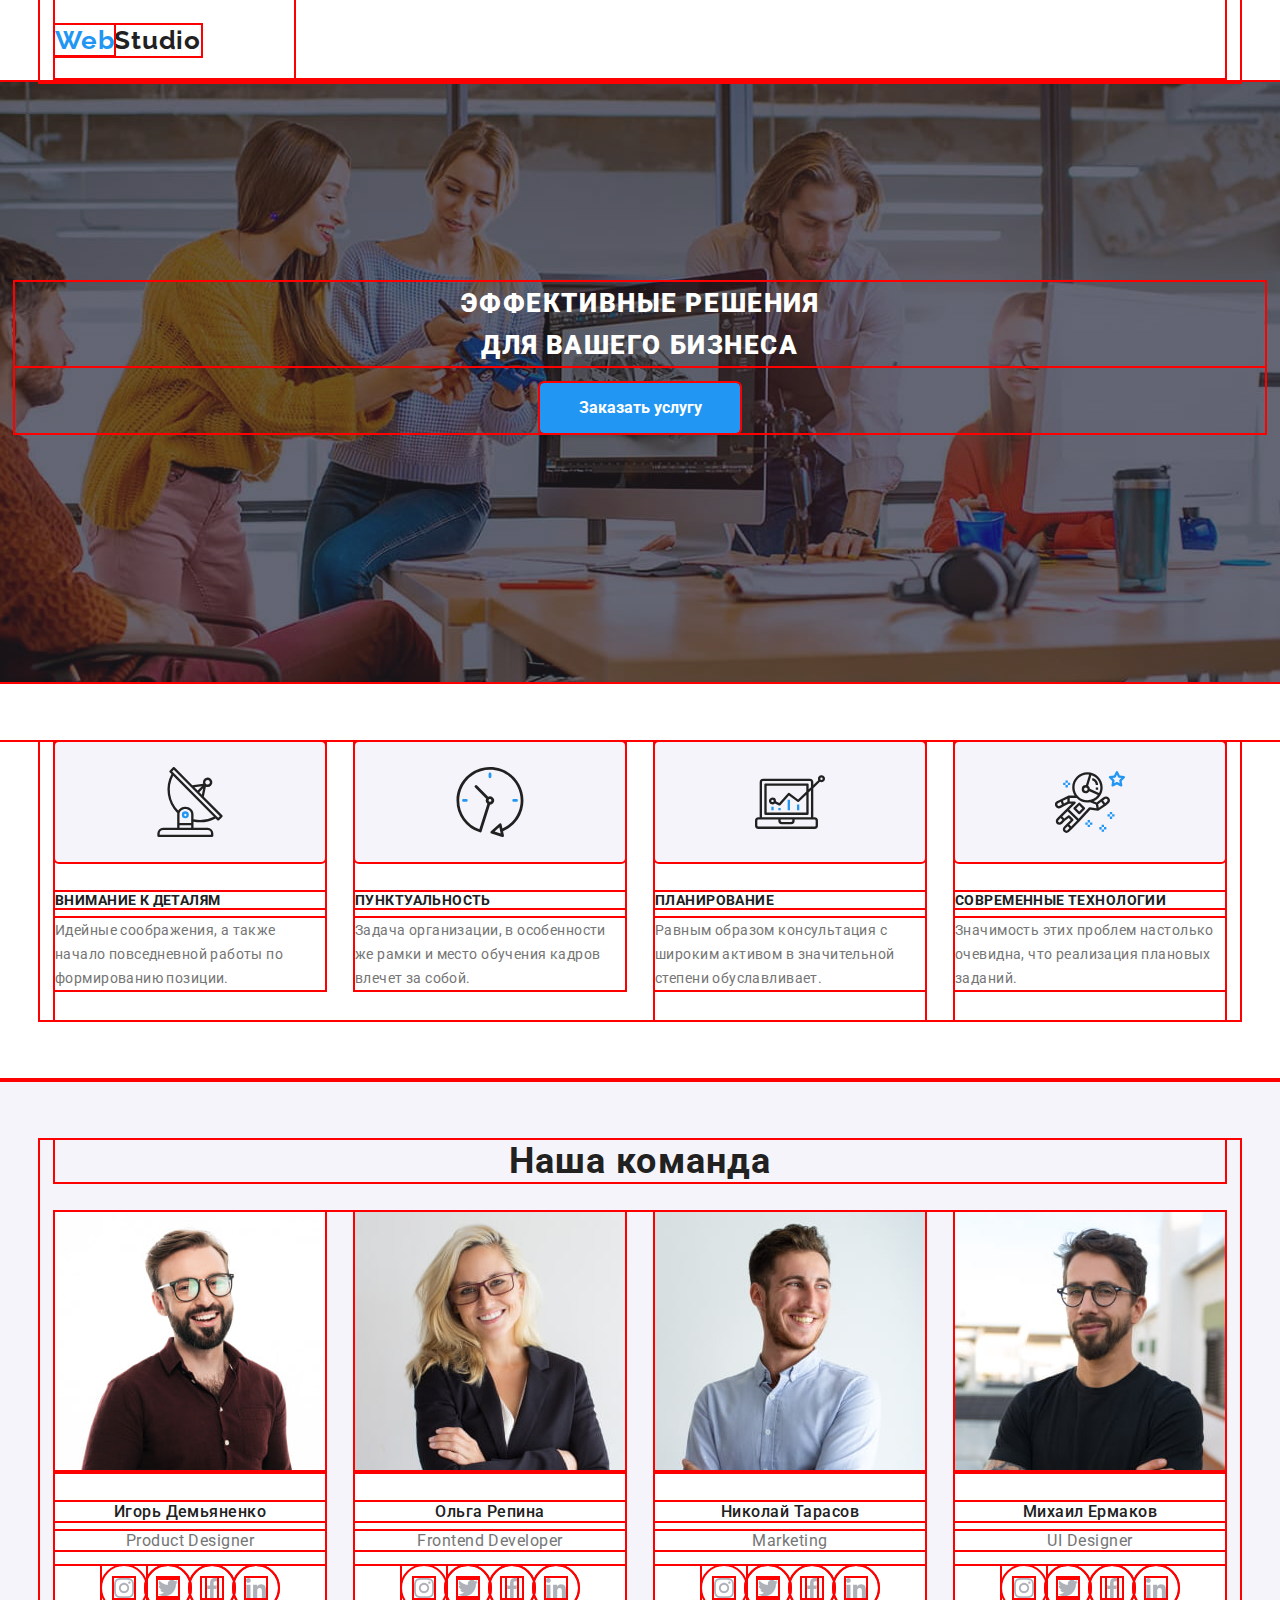
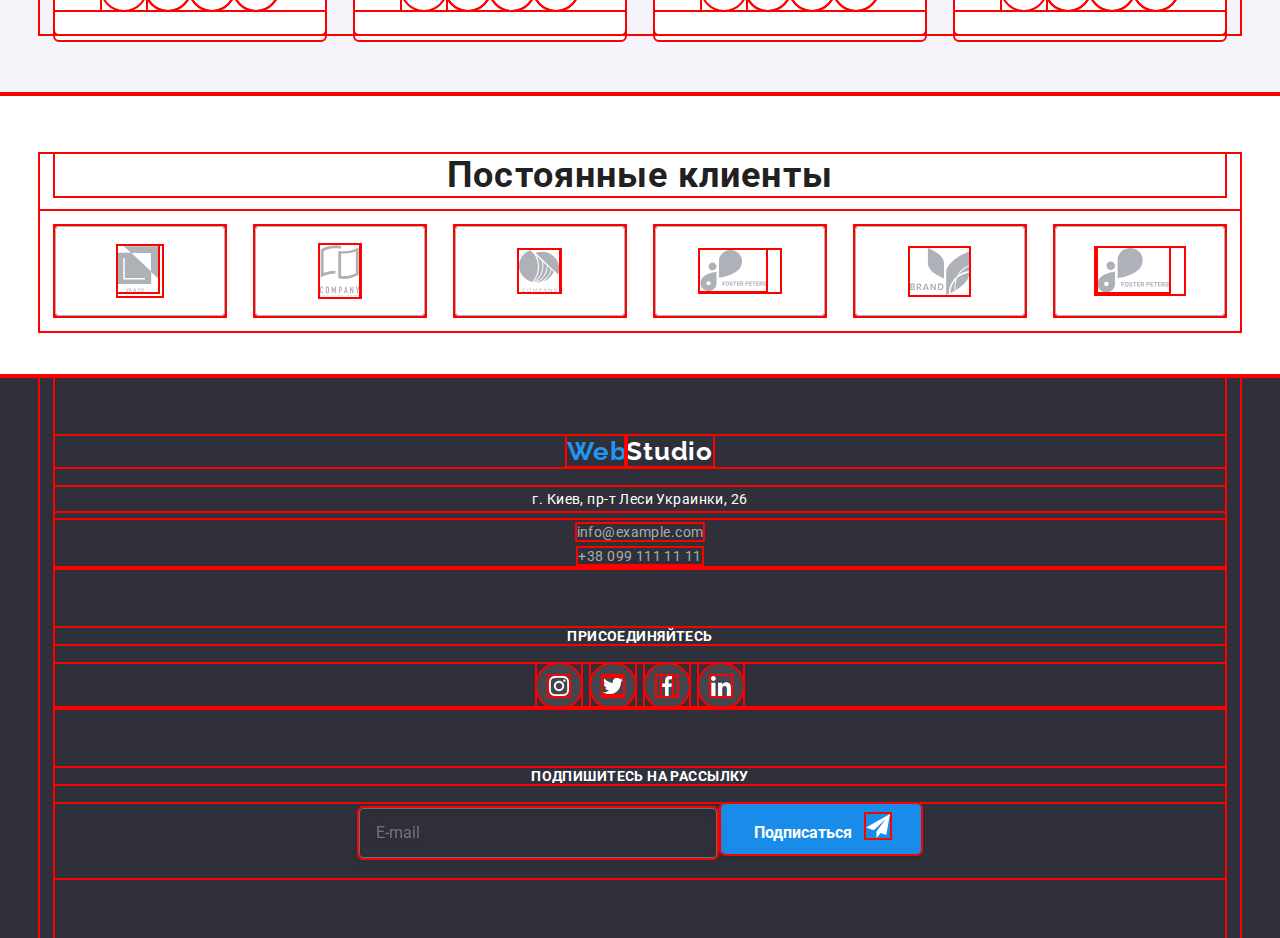
==== commit 7eb7aea8: "tablet" ====
--- a/index.html
+++ b/index.html
@@ -111,7 +111,7 @@
 <section class="team">
         <div class="container">
             <h2 class="main-title-2">Наша команда</h2>
-        <ul class="list">
+        <ul class="list team-list">
             <li class="list-team">
                 <img class="foto-team" src="./images/igor.jpg" alt="Игорь" width="270">
                 <div class="team-text">
--- a/css/styles.min.css
+++ b/css/styles.min.css
@@ -1,2 +1,2 @@
-html{box-sizing:border-box}*,*::before,*::after{box-sizing:inherit;outline:2px red solid}body{margin:0px;font-family:'Roboto', sans-serif;font-style:normal;color:#212121;font-weight:500}li{list-style-type:none}button{font-weight:bold;font-size:16px;line-height:30px;text-decoration:none;text-align:center;color:#fff;background-color:#2196F3;border-radius:4px;border:none;box-shadow:0px 4px 4px rgba(0,0,0,0.15);padding:10px 32px;min-width:200px;height:50px}a{text-decoration:none;color:#212121}.container{width:100%;padding-right:15px;padding-left:15px;margin-right:auto;margin-left:auto}@media (min-width: 480px){.container{width:480px}}@media (min-width: 768px){.container{width:768px}}@media (min-width: 1200px){.container{width:1200px}}.flexbox{display:flex;align-items:center;height:80px}hr{border:1px solid #ECECEC;margin-top:0;margin-bottom:0}.nav.flexbox{display:flex}.list{padding:0;margin:0;list-style:none}.picture{display:block;max-width:100%;height:auto}img{width:100%}.logo{font-family:'Raleway', sans-serif;margin-right:93px}.logo.link{font-style:normal;font-weight:bold;font-size:26px;line-height:31px;letter-spacing:0.03em}.logo-web{color:#2196F3;font-style:normal;font-weight:bold;font-size:26px;line-height:31px;letter-spacing:0.03em}.logo-footer{color:#fff}.logo.link.footer{display:block;margin-right:0px}.list.mail-tel{margin-left:auto;display:none}.list-nav{display:none}.list .item:not(:last-child){margin-right:50px}.list .filter{align-items:center}.list .portfolio{flex-wrap:wrap}.link-nav:hover,.link-nav:focus,.link-nav:active{color:#2196F3}.link-nav:hover::after,.link-nav:focus::after,.link-nav:active::after{opacity:1}.link-current.link.link-nav::after{opacity:1;color:#2196F3;text-decoration:none;display:inline-block}.link-current.link.link-nav{color:#2196F3;text-decoration:none;display:inline-block}.link-nav::after{content:"";position:absolute;left:0;bottom:0;opacity:0;display:block;width:100%;height:4px;background-color:#2196F3;border-radius:2px;transition:250ms cubic-bezier(0.4, 0, 0.2, 1)}.link-nav.link,.link.header{position:relative;display:block;padding-top:32px;padding-bottom:32px;transition:color 250ms cubic-bezier(0.4, 0, 0.2, 1)}.link.header{font-family:Roboto;font-style:normal;font-weight:500;font-size:14px;line-height:16px;letter-spacing:0.02em;color:#757575;transition:color 250ms cubic-bezier(0.4, 0, 0.2, 1)}.link.header:hover,.link.header:focus{color:#2196F3;fill:#2196F3}.header-icon{fill:currentColor;vertical-align:middle;margin-right:10px;transition:color 250ms cubic-bezier(0.4, 0, 0.2, 1)}.header-icon:hover,.header-icon:focus{fill:#2196F3}.header-icon.email{width:16px;height:12px}.button-submit{display:block;position:absolute;top:491px;left:calc((100% - 200px) / 2);width:200px;height:50px;font-family:Roboto;font-style:normal;font-weight:bold;font-size:16px;line-height:30px}.email-button{align-items:center;margin:0;padding-right:28px;padding-left:29px;font-style:normal;font-weight:bold;font-size:16px;line-height:30px;width:200px;height:50px;background:#188CE8;color:#fff;box-shadow:0px 4px 4px rgba(0,0,0,0.15);border-radius:4px;text-align:center}.button-close{position:absolute;display:flex;justify-content:center;align-items:center;top:8px;right:8px;height:30px;min-width:30px;border-radius:50%;background:#fff;border:1px solid rgba(0,0,0,0.1);padding:10px;box-shadow:none}.close-icon{fill:#212121;width:11px;height:11px}.main-title{margin-top:0;margin-bottom:30;font-weight:900;font-size:26px;line-height:42px;letter-spacing:0.06em;text-transform:uppercase;color:#fff}.container.hero{text-align:center;width:100%;height:600px;margin-bottom:60px;padding-top:200px;padding-bottom:200px;background-image:linear-gradient(rgba(47,48,58,0.4), rgba(47,48,58,0.4)),url(../images/banner.jpg);background-position:center;background-size:cover;background-repeat:no-repeat;background-color:#2F303A}.social-nav-team{display:flex;justify-content:center;padding-left:0;margin-top:16px}.social-icon-team{display:flex;justify-content:center;align-items:center}.social-icon-team:not(:last-child){margin-right:10px}.social-link-team{display:flex;border-radius:50%;width:44px;height:44px;justify-content:center;align-items:center;transition:background-color 250ms cubic-bezier(0.4, 0, 0.2, 1)}.social-link-team:hover .social-icon-team,.social-link-team:focus .social-icon-team{fill:#fff}.social-link-team:hover,.social-link-team:focus{background:#2196F3}.social-icon-team{fill:#AFB1B8}.social-item{display:flex;justify-content:center;align-items:center}.social-item:not(:last-child){margin-right:10px}.social-link{display:flex;border-radius:50%;width:44px;height:44px;justify-content:center;align-items:center;background:rgba(255,255,255,0.1);transition:background-color 250ms cubic-bezier(0.4, 0, 0.2, 1)}.social-link:hover{background:#2196F3}.footer-icon{fill:#fff}.advantages-section{padding-bottom:60px}.list-advantages{display:block}@media (min-width: 768px){.list-advantages{display:flex;flex-wrap:wrap}}@media (min-width: 768px) and (min-width: 1200px){.list-advantages{flex-wrap:unset}}.list.advantages{display:inline-block;width:100%}@media (min-width: 768px){.list.advantages{width:354px}}.list.advantages:not(:last-child){margin-bottom:30px}@media (min-width: 768px){.list.advantages:not(:last-child):nth-last-child(-n+2){margin-bottom:0}}.list.advantages::before{content:"";width:100%;height:170px;background-color:#F5F4FA;border-radius:4px;background-repeat:no-repeat;background-position:center;display:block;margin-bottom:30px;background-size:70px}@media (min-width: 768px){.list.advantages::before{height:120px;width:354px;margin-right:0}}@media (min-width: 1200px){.list.advantages::before{height:120px;width:270px}}.list.advantages.antenna::before{background-image:url(../icons/antenna.svg)}.list.advantages.clock::before{background-image:url(../icons/clock.svg)}.list.advantages.diagram::before{background-image:url(../icons/diagram.svg)}.list.advantages.astronaut::before{background-image:url(../icons/astronaut.svg)}.list.advantages{margin:0}@media (min-width: 768px){.list.advantages:nth-child(2n+1){margin-right:30px}}@media (min-width: 1200px){.list.advantages:not(:last-child){margin-right:30px}}.main-title-3{font-weight:bold;font-size:14px;line-height:16px;letter-spacing:0.03em;text-transform:uppercase;margin-top:0;margin-block-end:10px}.main-text-3{font-weight:normal;font-size:14px;line-height:24px;letter-spacing:0.03em;color:#757575;margin-top:0;margin-bottom:0}.services{margin-bottom:94px;display:none}.foto-services{display:block}.foto-items:not(:last-child){margin-right:30px}.foto-thumb{position:relative;overflow:hidden}.name-foto{position:absolute;bottom:0;width:100%;height:70px;background:rgba(47,48,58,0.8)}.foto-name{font-style:normal;font-weight:bold;font-size:14px;line-height:16px;text-align:center;letter-spacing:0.03em;text-transform:uppercase;color:#fff;margin:0;padding-top:27px;padding-bottom:27px}.main-title-2{font-weight:bold;font-size:36px;line-height:42px;text-align:center;letter-spacing:0.03em;margin-top:0;margin-bottom:30px}.team{background-color:#F5F4FA;padding-top:60px;padding-bottom:60px}.list-team{display:inline-block;border-bottom-right-radius:4px;border-bottom-left-radius:4px;box-shadow:0px 1px 3px rgba(0,0,0,0.12),0px 1px 1px rgba(0,0,0,0.14),0px 2px 1px rgba(0,0,0,0.2)}.list-team:not(:last-child){margin-bottom:30px}.foto-team{display:block}.text-name{font-weight:500;font-size:16px;line-height:19px;text-align:center;letter-spacing:0.03em;margin-top:0;margin-bottom:10px}.team-text{height:168px;padding-top:30px;padding-bottom:30px;background-color:#fff;border-style:none;border-radius:0px 0px 4px 4px}.text-profession{font-weight:normal;font-size:16px;line-height:19px;text-align:center;letter-spacing:0.03em;color:#757575;margin-top:0;margin-bottom:0}.clients{padding-top:60px;padding-bottom:60px}.clients-title{font-style:normal;font-weight:bold;font-size:36px;line-height:42px;text-align:center;letter-spacing:0.03em;margin-bottom:30px;margin-right:0;margin-left:0;margin-top:0}.logo-clients{height:90px;border:1px solid #AFB1B8;border-radius:4px;display:flex;justify-content:center;align-items:center;fill:#AFB1B8;transition:border 250ms cubic-bezier(0.4, 0, 0.2, 1);transition:fill 250ms cubic-bezier(0.4, 0, 0.2, 1);margin-right:0}.logo-clients:hover{border:1px solid #2196F3;fill:#2196F3}.clients-box{margin:15px;flex-basis:calc((100% - 2 * 30px) / 2)}.list-clients{margin:0;display:flex;flex-wrap:wrap;margin:-15px;padding:0}.post{font-weight:normal;font-size:14px;line-height:24px;letter-spacing:0.03em;color:#fff;font-style:normal;margin-top:20px}.mail-tel.footer{font-weight:normal;font-size:14px;line-height:24px;letter-spacing:0.03em;color:rgba(255,255,255,0.6);text-align:center}.mail-tel{font-weight:normal;margin-top:9px;font-size:14px;line-height:24px;letter-spacing:0.03em;color:rgba(255,255,255,0.6)}.link{text-decoration:none;color:#212121;font-style:normal}.footer-page{text-align:center}.link.footer{color:rgba(255,255,255,0.6)}.link.footer:not(:last-child){margin-bottom:9px}.footer-address{padding-top:60px}.social-nav-footer{display:flex;justify-content:center;padding-left:0;margin:0}.page-footer{background-color:#2F303A;width:100%;margin-right:auto;margin-left:auto}.social-footer{display:block;padding-top:60px;padding-bottom:00px}.social-title{font-style:normal;font-weight:bold;font-size:14px;line-height:16px;letter-spacing:0.03em;text-transform:uppercase;color:#fff;margin-bottom:20px;margin-top:0}.filter{margin-top:94px;margin-bottom:50px}.list.filter{display:flex;justify-content:center}.portfolio-filter>a{display:inline-block;padding-top:6px;padding-bottom:6px;padding-right:22px;padding-left:22px;font-weight:500;font-size:16px;line-height:26px;text-align:center;letter-spacing:0.03em;height:38px;border-radius:4px;padding:6px 22px;background-color:#F5F4FA;transition:color 250ms cubic-bezier(0.4, 0, 0.2, 1)}.portfolio-filter:not(:last-child){margin-right:8px}.portfolio-filter>a:hover,.portfolio-filter>a:focus,.portfolio-filter>a:active{background-color:#2196F3;color:#fff;box-shadow:0px 4px 4px rgba(0,0,0,0.25)}.portfolio{margin-bottom:94px}.list.portfolio{display:flex;flex-wrap:wrap;margin-bottom:-30px;margin-right:-30px}.title-portfolio{margin:0;font-size:none}.portfolio-list{display:inline-block;width:370px;border:1px solid #EEEEEE;margin-bottom:30px;margin-right:30px;flex-basis:calc((100% - 3 * 30px) / 3);transition:box-shadow 250ms cubic-bezier(0.4, 0, 0.2, 1)}.portfolio-list:hover,.portfolio-list:focus,.portfolio-list:active{box-shadow:0px 1px 1px rgba(0,0,0,0.12),0px 4px 4px rgba(0,0,0,0.06),1px 4px 6px rgba(0,0,0,0.16)}.text-portfolio{margin:0;font-style:normal;font-weight:normal;font-size:18px;line-height:28px;color:#fff}.text-pf{padding:63px 24px;position:absolute;top:0;left:0;display:flex;align-items:center;width:100%;height:100%;background-color:rgba(33,150,243,0.9);transform:translateY(100%);transition:transform 250ms cubic-bezier(0.4, 0, 0.2, 1);opacity:0}.foto-thumb:hover .text-pf{transform:translateY(0);opacity:1}.portfolio-list:nth-child(3n){margin-right:0}.p-txt{padding:20px 24px}.portfolio-name{font-weight:bold;font-size:18px;line-height:36px;letter-spacing:0.06em;margin-top:0;margin-bottom:0}.portfolio-text{font-weight:normal;font-size:16px;line-height:30px;letter-spacing:0.03em;color:#757575;margin-top:0;margin-bottom:0px}.form-email{display:block;padding-top:60px;padding-bottom:60px}.title-form-email{font-style:normal;font-weight:bold;font-size:14px;line-height:16px;letter-spacing:0.03em;text-transform:uppercase;color:#fff;margin-top:0;margin-bottom:20px}.form-field-email{display:inline-block;background-color:transparent;width:358px;height:50px;border:1px solid rgba(255,255,255,0.3);box-sizing:border-box;filter:drop-shadow(0px 4px 4px rgba(0,0,0,0.15));border-radius:4px;padding-left:16px;margin-bottom:20px;color:rgba(255,255,255,0.6)}.form-title{font-style:normal;font-weight:bold;font-size:20px;line-height:23px;text-align:center;letter-spacing:0.03em;padding-top:40px;padding-left:40px;padding-right:40px;margin-top:0;margin-right:0;margin-left:0;margin-bottom:12px}.form-field{position:relative}.form-field:not(:last-child){margin-bottom:10px}.form-field-input{position:relative;display:block;width:100%;height:40px;border:1px solid rgba(33,33,33,0.2);border-radius:4px;padding-left:42px;margin-top:4px}.form-field-input:focus{outline-style:#2196F3;border-color:#2196F3}.icon-send{margin-left:10px;position:relative}.form-icon{position:absolute;top:50%;transition:fill 250ms cubic-bezier(0.4, 0, 0.2, 1);transform:translateY(40%);display:inline-block;left:22px;fill:#212121}.form-field-input:focus ~ .form-icon{fill:#2196F3}.form-label{font-style:normal;font-weight:normal;font-size:12px;line-height:14px;letter-spacing:0.01em;color:#757575;display:block}textarea.form-field-input{height:120px;resize:none}.form-contact{padding-right:40px;padding-left:40px;width:100%}.text-comments{padding:12px 16px}.backdrop{position:fixed;top:0;left:0;width:100%;height:100%;background:rgba(0,0,0,0.2)}.backdrop.is-hidden{opacity:0;pointer-events:none;visibility:hidden}.modal{position:absolute;top:50%;left:50%;min-width:528px;min-height:581px;background:#fff;box-shadow:0px 1px 3px rgba(0,0,0,0.12),0px 1px 1px rgba(0,0,0,0.14),0px 2px 1px rgba(0,0,0,0.2);border-radius:4px;transform:translate(-50%, -50%)}.box-chexbox{display:inline-block;width:16px;height:15px;margin-right:7px;margin-left:14px;border:2px solid #212121;border-radius:4px;margin:0 8px 0 0}.checkbox:checked+.box-chexbox{border-color:#2196F3;background-color:#2196F3;background-image:url(../icons/galka.svg);background-origin:border-box;background-repeat:no-repeat;background-position:50%;transition:background-image 250ms cubic-bezier(0.4, 0, 0.2, 1)}.text-chexbox{font-style:normal;font-weight:normal;font-size:14px;line-height:24px;letter-spacing:0.03em;color:#757575}.text-chexbox-link{font-style:normal;font-weight:normal;font-size:14px;line-height:24px;letter-spacing:0.03em;color:#2196F3;text-decoration:underline}.visually-hidden{position:absolute !important;clip:rect(1px 1px 1px 1px);clip:rect(1px, 1px, 1px, 1px);padding:0 !important;border:0 !important;height:1px !important;width:1px !important;overflow:hidden}.checkbox-label{display:flex;margin-bottom:30px;margin-top:20px;align-items:center;justify-content:center}
+html{box-sizing:border-box}*,*::before,*::after{box-sizing:inherit;outline:2px red solid}body{margin:0px;font-family:'Roboto', sans-serif;font-style:normal;color:#212121;font-weight:500}li{list-style-type:none}button{font-weight:bold;font-size:16px;line-height:30px;text-decoration:none;text-align:center;color:#fff;background-color:#2196F3;border-radius:4px;border:none;box-shadow:0px 4px 4px rgba(0,0,0,0.15);padding:10px 32px;min-width:200px;height:50px}a{text-decoration:none;color:#212121}.container{width:100%;padding-right:15px;padding-left:15px;margin-right:auto;margin-left:auto}@media (min-width: 480px){.container{width:480px}}@media (min-width: 768px){.container{width:768px}}@media (min-width: 1200px){.container{width:1200px}}.flexbox{display:flex;align-items:center;height:80px}hr{border:1px solid #ECECEC;margin-top:0;margin-bottom:0}.nav.flexbox{display:flex}.list{padding:0;margin:0;list-style:none}.picture{display:block;max-width:100%;height:auto}img{width:100%}.logo{font-family:'Raleway', sans-serif;margin-right:93px}.logo.link{font-style:normal;font-weight:bold;font-size:26px;line-height:31px;letter-spacing:0.03em}.logo-web{color:#2196F3;font-style:normal;font-weight:bold;font-size:26px;line-height:31px;letter-spacing:0.03em}.logo-footer{color:#fff}.logo.link.footer{display:block;margin-right:0px}.list.mail-tel{margin-left:auto;display:none}.list-nav{display:none}.list .item:not(:last-child){margin-right:50px}.list .filter{align-items:center}.list .portfolio{flex-wrap:wrap}.link-nav:hover,.link-nav:focus,.link-nav:active{color:#2196F3}.link-nav:hover::after,.link-nav:focus::after,.link-nav:active::after{opacity:1}.link-current.link.link-nav::after{opacity:1;color:#2196F3;text-decoration:none;display:inline-block}.link-current.link.link-nav{color:#2196F3;text-decoration:none;display:inline-block}.link-nav::after{content:"";position:absolute;left:0;bottom:0;opacity:0;display:block;width:100%;height:4px;background-color:#2196F3;border-radius:2px;transition:250ms cubic-bezier(0.4, 0, 0.2, 1)}.link-nav.link,.link.header{position:relative;display:block;padding-top:32px;padding-bottom:32px;transition:color 250ms cubic-bezier(0.4, 0, 0.2, 1)}.link.header{font-family:Roboto;font-style:normal;font-weight:500;font-size:14px;line-height:16px;letter-spacing:0.02em;color:#757575;transition:color 250ms cubic-bezier(0.4, 0, 0.2, 1)}.link.header:hover,.link.header:focus{color:#2196F3;fill:#2196F3}.header-icon{fill:currentColor;vertical-align:middle;margin-right:10px;transition:color 250ms cubic-bezier(0.4, 0, 0.2, 1)}.header-icon:hover,.header-icon:focus{fill:#2196F3}.header-icon.email{width:16px;height:12px}.button-submit{display:block;position:absolute;top:491px;left:calc((100% - 200px) / 2);width:200px;height:50px;font-family:Roboto;font-style:normal;font-weight:bold;font-size:16px;line-height:30px}.email-button{align-items:center;margin:0;padding-right:28px;padding-left:29px;font-style:normal;font-weight:bold;font-size:16px;line-height:30px;width:200px;height:50px;background:#188CE8;color:#fff;box-shadow:0px 4px 4px rgba(0,0,0,0.15);border-radius:4px;text-align:center}.button-close{position:absolute;display:flex;justify-content:center;align-items:center;top:8px;right:8px;height:30px;min-width:30px;border-radius:50%;background:#fff;border:1px solid rgba(0,0,0,0.1);padding:10px;box-shadow:none}.close-icon{fill:#212121;width:11px;height:11px}.main-title{margin-top:0;margin-bottom:30;font-weight:900;font-size:26px;line-height:42px;letter-spacing:0.06em;text-transform:uppercase;color:#fff}.container.hero{text-align:center;width:100%;height:600px;margin-bottom:60px;padding-top:200px;padding-bottom:200px;background-image:linear-gradient(rgba(47,48,58,0.4), rgba(47,48,58,0.4)),url(../images/banner.jpg);background-position:center;background-size:cover;background-repeat:no-repeat;background-color:#2F303A}.social-nav-team{display:flex;justify-content:center;padding-left:0;margin-top:16px}.social-icon-team{display:flex;justify-content:center;align-items:center}.social-icon-team:not(:last-child){margin-right:10px}.social-link-team{display:flex;border-radius:50%;width:44px;height:44px;justify-content:center;align-items:center;transition:background-color 250ms cubic-bezier(0.4, 0, 0.2, 1)}.social-link-team:hover .social-icon-team,.social-link-team:focus .social-icon-team{fill:#fff}.social-link-team:hover,.social-link-team:focus{background:#2196F3}.social-icon-team{fill:#AFB1B8}.social-item{display:flex;justify-content:center;align-items:center}.social-item:not(:last-child){margin-right:10px}.social-link{display:flex;border-radius:50%;width:44px;height:44px;justify-content:center;align-items:center;background:rgba(255,255,255,0.1);transition:background-color 250ms cubic-bezier(0.4, 0, 0.2, 1)}.social-link:hover{background:#2196F3}.footer-icon{fill:#fff}.advantages-section{padding-bottom:60px}.list-advantages{display:block}@media (min-width: 768px){.list-advantages{display:flex;flex-wrap:wrap}}@media (min-width: 768px) and (min-width: 1200px){.list-advantages{flex-wrap:unset}}.list.advantages{display:inline-block;width:100%}@media (min-width: 768px){.list.advantages{width:354px}}.list.advantages:not(:last-child){margin-bottom:30px}@media (min-width: 768px){.list.advantages:not(:last-child):nth-last-child(-n+2){margin-bottom:0}}.list.advantages::before{content:"";width:100%;height:170px;background-color:#F5F4FA;border-radius:4px;background-repeat:no-repeat;background-position:center;display:block;margin-bottom:30px;background-size:70px}@media (min-width: 768px){.list.advantages::before{height:120px;width:354px;margin-right:0}}@media (min-width: 1200px){.list.advantages::before{height:120px;width:270px}}.list.advantages.antenna::before{background-image:url(../icons/antenna.svg)}.list.advantages.clock::before{background-image:url(../icons/clock.svg)}.list.advantages.diagram::before{background-image:url(../icons/diagram.svg)}.list.advantages.astronaut::before{background-image:url(../icons/astronaut.svg)}.list.advantages{margin:0}@media (min-width: 768px){.list.advantages:nth-child(2n+1){margin-right:30px}}@media (min-width: 1200px){.list.advantages:not(:last-child){margin-right:30px}}.main-title-3{font-weight:bold;font-size:14px;line-height:16px;letter-spacing:0.03em;text-transform:uppercase;margin-top:0;margin-block-end:10px}.main-text-3{font-weight:normal;font-size:14px;line-height:24px;letter-spacing:0.03em;color:#757575;margin-top:0;margin-bottom:0}.services{margin-bottom:94px;display:none}.foto-services{display:block}.foto-items:not(:last-child){margin-right:30px}.foto-thumb{position:relative;overflow:hidden}.name-foto{position:absolute;bottom:0;width:100%;height:70px;background:rgba(47,48,58,0.8)}.foto-name{font-style:normal;font-weight:bold;font-size:14px;line-height:16px;text-align:center;letter-spacing:0.03em;text-transform:uppercase;color:#fff;margin:0;padding-top:27px;padding-bottom:27px}.main-title-2{font-weight:bold;font-size:36px;line-height:42px;text-align:center;letter-spacing:0.03em;margin-top:0;margin-bottom:30px}.team{background-color:#F5F4FA;padding-top:60px;padding-bottom:60px}.team-list{display:block}@media (min-width: 768px){.team-list{display:flex;flex-wrap:wrap}}@media (min-width: 1200px){.team-list{display:flex}}.list-team{border-bottom-right-radius:4px;border-bottom-left-radius:4px;box-shadow:0px 1px 3px rgba(0,0,0,0.12),0px 1px 1px rgba(0,0,0,0.14),0px 2px 1px rgba(0,0,0,0.2);text-align:center;margin:0;height:482px}@media (min-width: 768px){.list-team{height:422px}}@media (min-width: 1200px){.list-team{height:422px}}.list-team:not(:last-child){margin-bottom:30px}@media (min-width: 768px){.list-team:not(:last-child):nth-last-child(-n+2){margin-bottom:0}.list-team:not(:last-child):nth-child(2n+1){margin-right:30px}}@media (min-width: 1200px){.list-team:not(:last-child){margin-right:30px;margin-bottom:0}}.foto-team{display:block}.text-name{font-weight:500;font-size:16px;line-height:19px;text-align:center;letter-spacing:0.03em;margin-top:0;margin-bottom:10px}.team-text{height:168px;padding-top:30px;padding-bottom:30px;background-color:#fff;border-style:none;border-radius:0px 0px 4px 4px}.text-profession{font-weight:normal;font-size:16px;line-height:19px;text-align:center;letter-spacing:0.03em;color:#757575;margin-top:0;margin-bottom:0}.clients{padding-top:60px;padding-bottom:60px}.clients-title{font-style:normal;font-weight:bold;font-size:36px;line-height:42px;text-align:center;letter-spacing:0.03em;margin-bottom:30px;margin-right:0;margin-left:0;margin-top:0}.logo-clients{height:90px;border:1px solid #AFB1B8;border-radius:4px;display:flex;justify-content:center;align-items:center;fill:#AFB1B8;transition:border 250ms cubic-bezier(0.4, 0, 0.2, 1);transition:fill 250ms cubic-bezier(0.4, 0, 0.2, 1);margin-right:0}.logo-clients:hover{border:1px solid #2196F3;fill:#2196F3}.clients-box{margin:15px;flex-basis:calc((100% - 2 * 30px) / 2)}@media (min-width: 768px){.clients-box{flex-basis:calc((100% - 3 * 30px) / 3)}}@media (min-width: 1200px){.clients-box{flex-basis:calc((100% - 6 * 30px) / 6)}}.list-clients{margin:0;display:flex;flex-wrap:wrap;margin:-15px;padding:0}.post{font-weight:normal;font-size:14px;line-height:24px;letter-spacing:0.03em;color:#fff;font-style:normal;margin-top:20px}.mail-tel.footer{font-weight:normal;font-size:14px;line-height:24px;letter-spacing:0.03em;color:rgba(255,255,255,0.6);text-align:center}.mail-tel{font-weight:normal;margin-top:9px;font-size:14px;line-height:24px;letter-spacing:0.03em;color:rgba(255,255,255,0.6)}.link{text-decoration:none;color:#212121;font-style:normal}.footer-page{text-align:center}.link.footer{color:rgba(255,255,255,0.6)}.link.footer:not(:last-child){margin-bottom:9px}.footer-address{padding-top:60px}.social-nav-footer{display:flex;justify-content:center;padding-left:0;margin:0}.page-footer{background-color:#2F303A;width:100%;margin-right:auto;margin-left:auto}.social-footer{display:block;padding-top:60px;padding-bottom:00px}.social-title{font-style:normal;font-weight:bold;font-size:14px;line-height:16px;letter-spacing:0.03em;text-transform:uppercase;color:#fff;margin-bottom:20px;margin-top:0}.filter{margin-top:94px;margin-bottom:50px}.list.filter{display:flex;justify-content:center}.portfolio-filter>a{display:inline-block;padding-top:6px;padding-bottom:6px;padding-right:22px;padding-left:22px;font-weight:500;font-size:16px;line-height:26px;text-align:center;letter-spacing:0.03em;height:38px;border-radius:4px;padding:6px 22px;background-color:#F5F4FA;transition:color 250ms cubic-bezier(0.4, 0, 0.2, 1)}.portfolio-filter:not(:last-child){margin-right:8px}.portfolio-filter>a:hover,.portfolio-filter>a:focus,.portfolio-filter>a:active{background-color:#2196F3;color:#fff;box-shadow:0px 4px 4px rgba(0,0,0,0.25)}.portfolio{margin-bottom:94px}.list.portfolio{display:flex;flex-wrap:wrap;margin-bottom:-30px;margin-right:-30px}.title-portfolio{margin:0;font-size:none}.portfolio-list{display:inline-block;width:370px;border:1px solid #EEEEEE;margin-bottom:30px;margin-right:30px;flex-basis:calc((100% - 3 * 30px) / 3);transition:box-shadow 250ms cubic-bezier(0.4, 0, 0.2, 1)}.portfolio-list:hover,.portfolio-list:focus,.portfolio-list:active{box-shadow:0px 1px 1px rgba(0,0,0,0.12),0px 4px 4px rgba(0,0,0,0.06),1px 4px 6px rgba(0,0,0,0.16)}.text-portfolio{margin:0;font-style:normal;font-weight:normal;font-size:18px;line-height:28px;color:#fff}.text-pf{padding:63px 24px;position:absolute;top:0;left:0;display:flex;align-items:center;width:100%;height:100%;background-color:rgba(33,150,243,0.9);transform:translateY(100%);transition:transform 250ms cubic-bezier(0.4, 0, 0.2, 1);opacity:0}.foto-thumb:hover .text-pf{transform:translateY(0);opacity:1}.portfolio-list:nth-child(3n){margin-right:0}.p-txt{padding:20px 24px}.portfolio-name{font-weight:bold;font-size:18px;line-height:36px;letter-spacing:0.06em;margin-top:0;margin-bottom:0}.portfolio-text{font-weight:normal;font-size:16px;line-height:30px;letter-spacing:0.03em;color:#757575;margin-top:0;margin-bottom:0px}.form-email{display:block;padding-top:60px;padding-bottom:60px}.title-form-email{font-style:normal;font-weight:bold;font-size:14px;line-height:16px;letter-spacing:0.03em;text-transform:uppercase;color:#fff;margin-top:0;margin-bottom:20px}.form-field-email{display:inline-block;background-color:transparent;width:358px;height:50px;border:1px solid rgba(255,255,255,0.3);box-sizing:border-box;filter:drop-shadow(0px 4px 4px rgba(0,0,0,0.15));border-radius:4px;padding-left:16px;margin-bottom:20px;color:rgba(255,255,255,0.6)}.form-title{font-style:normal;font-weight:bold;font-size:20px;line-height:23px;text-align:center;letter-spacing:0.03em;padding-top:40px;padding-left:40px;padding-right:40px;margin-top:0;margin-right:0;margin-left:0;margin-bottom:12px}.form-field{position:relative}.form-field:not(:last-child){margin-bottom:10px}.form-field-input{position:relative;display:block;width:100%;height:40px;border:1px solid rgba(33,33,33,0.2);border-radius:4px;padding-left:42px;margin-top:4px}.form-field-input:focus{outline-style:#2196F3;border-color:#2196F3}.icon-send{margin-left:10px;position:relative}.form-icon{position:absolute;top:50%;transition:fill 250ms cubic-bezier(0.4, 0, 0.2, 1);transform:translateY(40%);display:inline-block;left:22px;fill:#212121}.form-field-input:focus ~ .form-icon{fill:#2196F3}.form-label{font-style:normal;font-weight:normal;font-size:12px;line-height:14px;letter-spacing:0.01em;color:#757575;display:block}textarea.form-field-input{height:120px;resize:none}.form-contact{padding-right:40px;padding-left:40px;width:100%}.text-comments{padding:12px 16px}.backdrop{position:fixed;top:0;left:0;width:100%;height:100%;background:rgba(0,0,0,0.2)}.backdrop.is-hidden{opacity:0;pointer-events:none;visibility:hidden}.modal{position:absolute;top:50%;left:50%;min-width:528px;min-height:581px;background:#fff;box-shadow:0px 1px 3px rgba(0,0,0,0.12),0px 1px 1px rgba(0,0,0,0.14),0px 2px 1px rgba(0,0,0,0.2);border-radius:4px;transform:translate(-50%, -50%)}.box-chexbox{display:inline-block;width:16px;height:15px;margin-right:7px;margin-left:14px;border:2px solid #212121;border-radius:4px;margin:0 8px 0 0}.checkbox:checked+.box-chexbox{border-color:#2196F3;background-color:#2196F3;background-image:url(../icons/galka.svg);background-origin:border-box;background-repeat:no-repeat;background-position:50%;transition:background-image 250ms cubic-bezier(0.4, 0, 0.2, 1)}.text-chexbox{font-style:normal;font-weight:normal;font-size:14px;line-height:24px;letter-spacing:0.03em;color:#757575}.text-chexbox-link{font-style:normal;font-weight:normal;font-size:14px;line-height:24px;letter-spacing:0.03em;color:#2196F3;text-decoration:underline}.visually-hidden{position:absolute !important;clip:rect(1px 1px 1px 1px);clip:rect(1px, 1px, 1px, 1px);padding:0 !important;border:0 !important;height:1px !important;width:1px !important;overflow:hidden}.checkbox-label{display:flex;margin-bottom:30px;margin-top:20px;align-items:center;justify-content:center}
 /*# sourceMappingURL=styles.min.css.map */